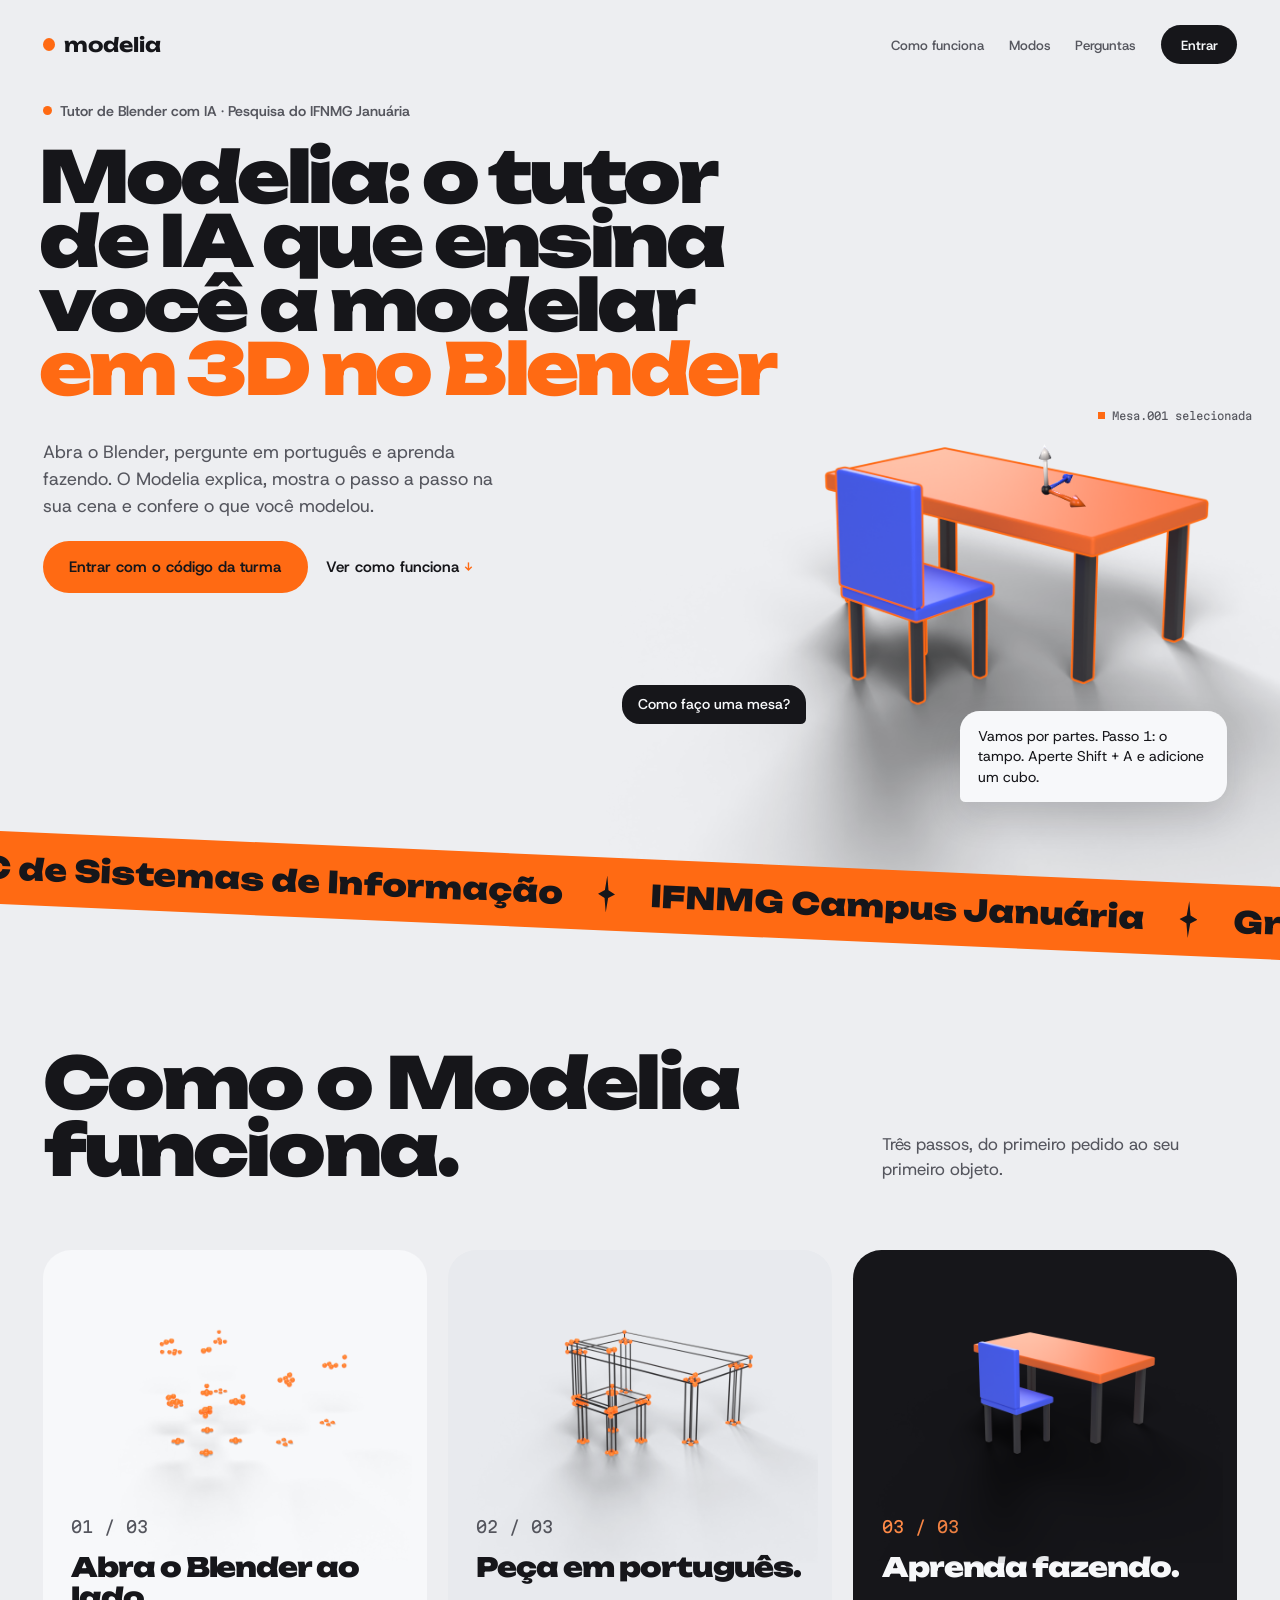
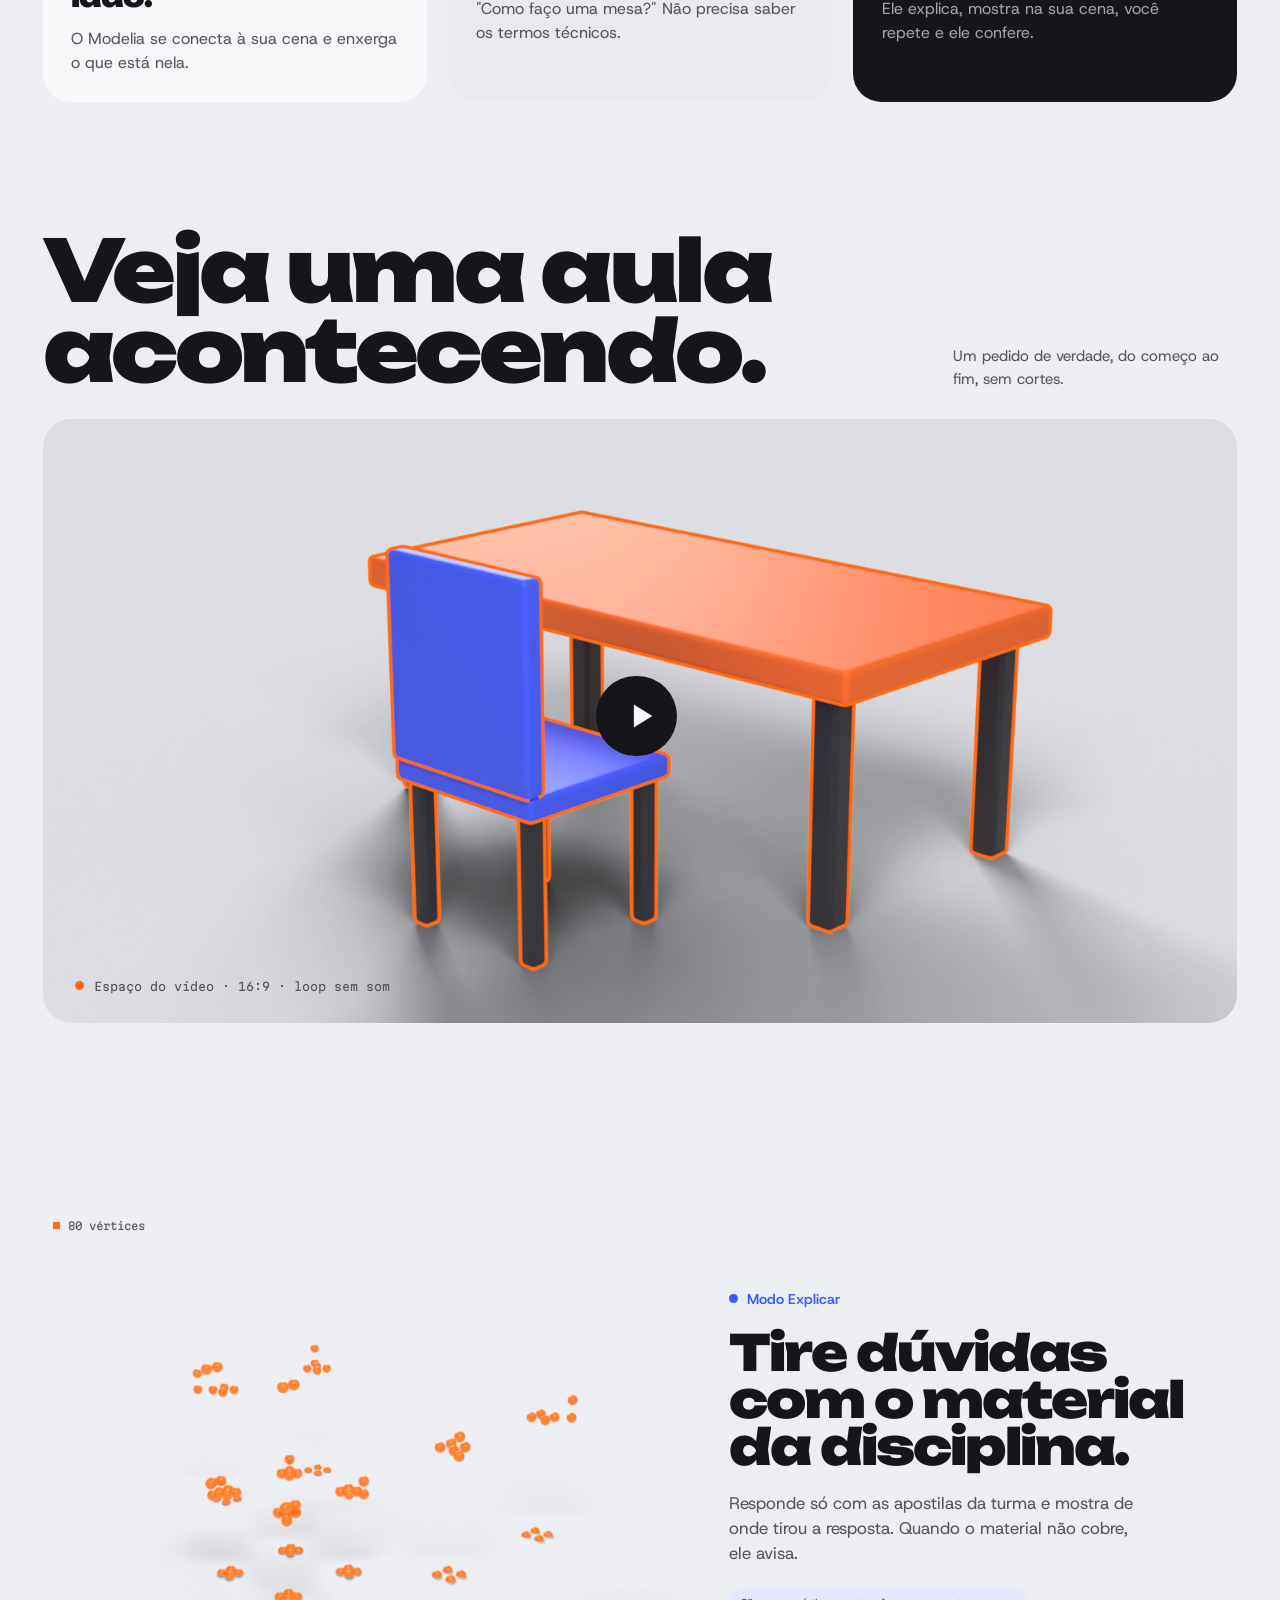
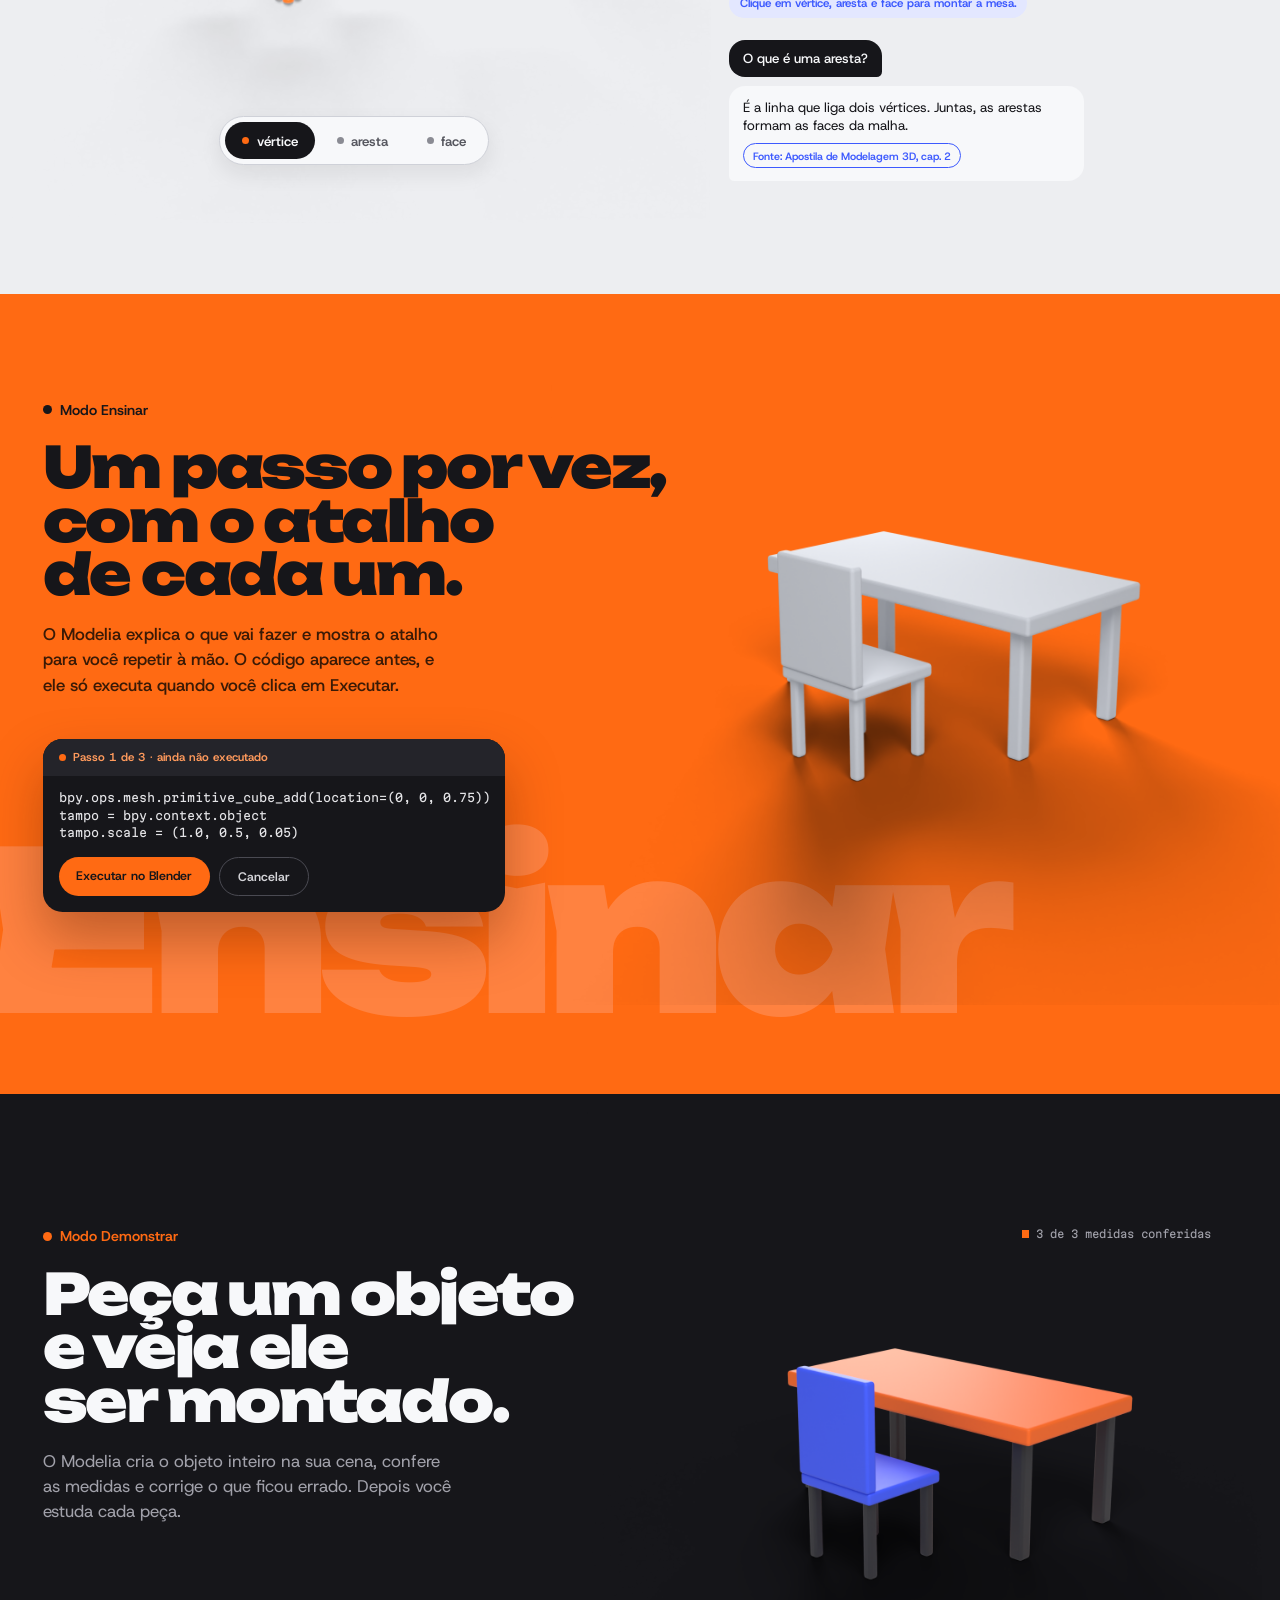
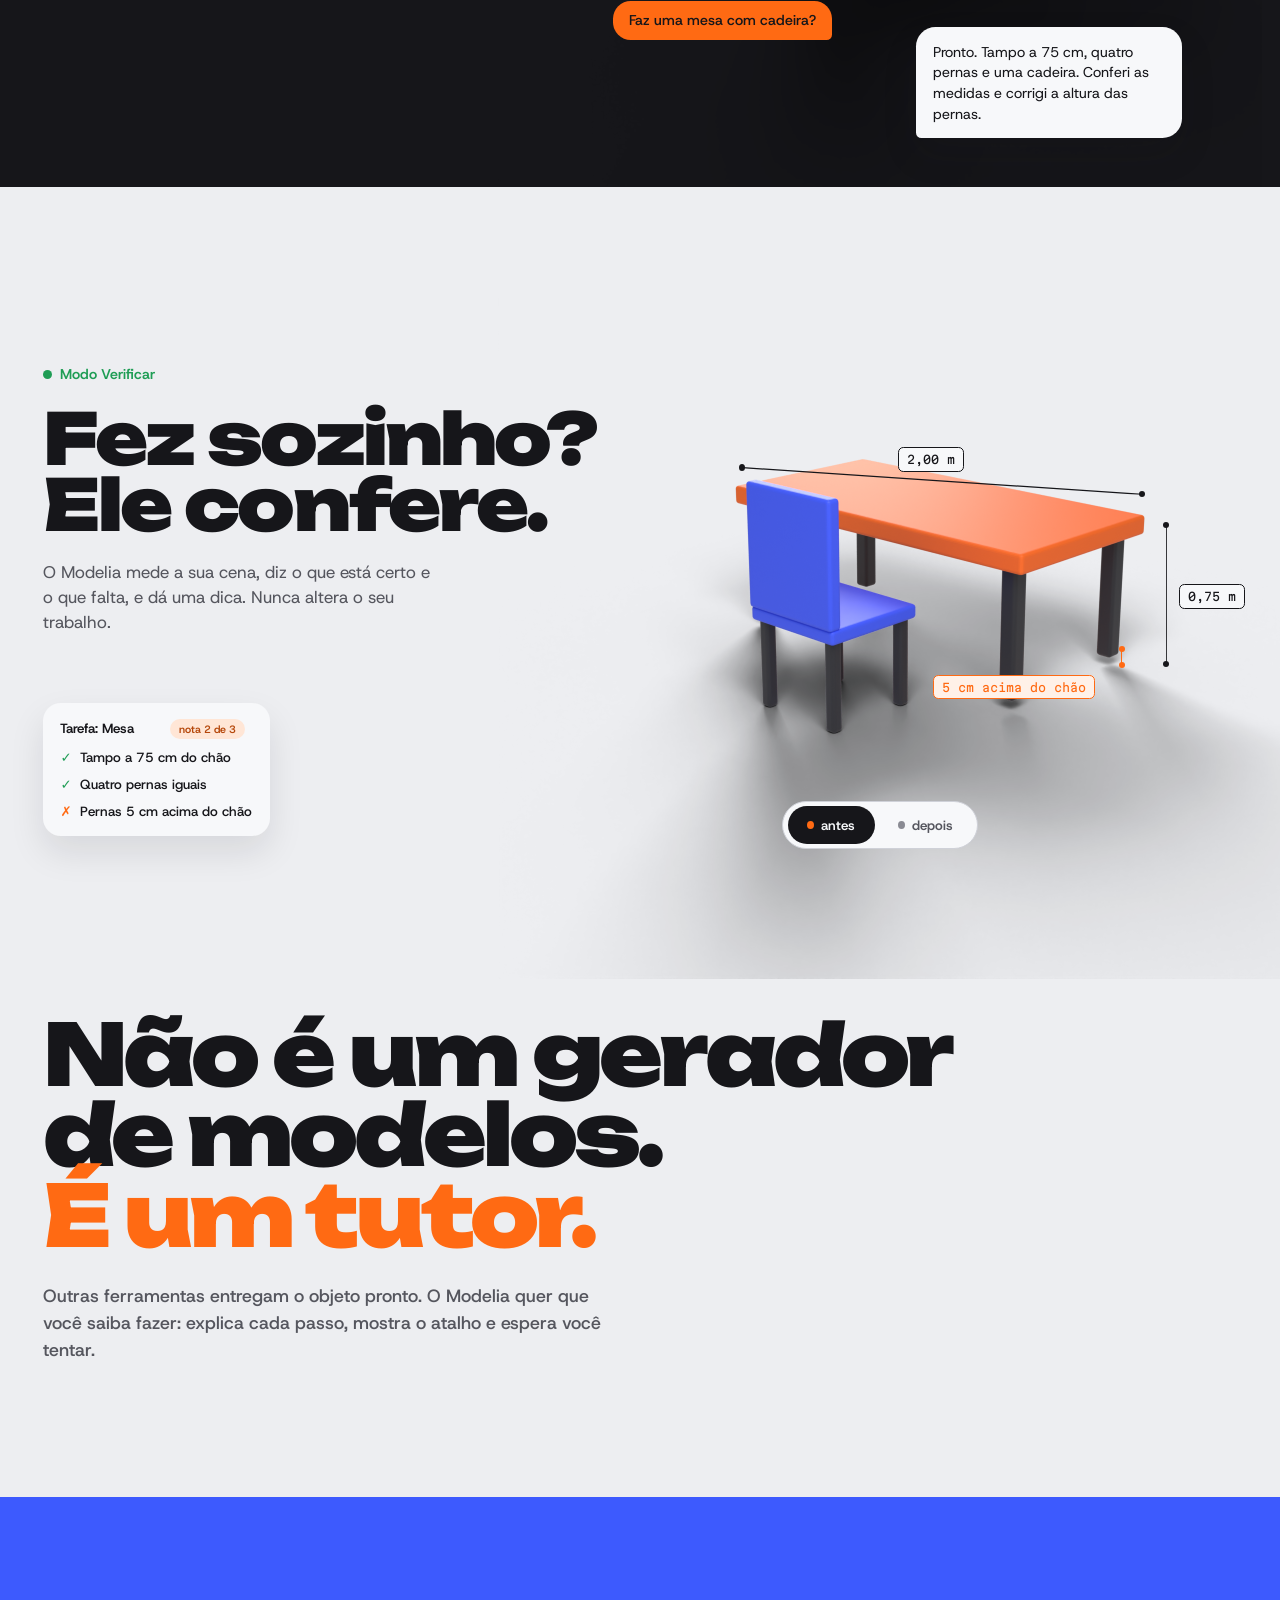
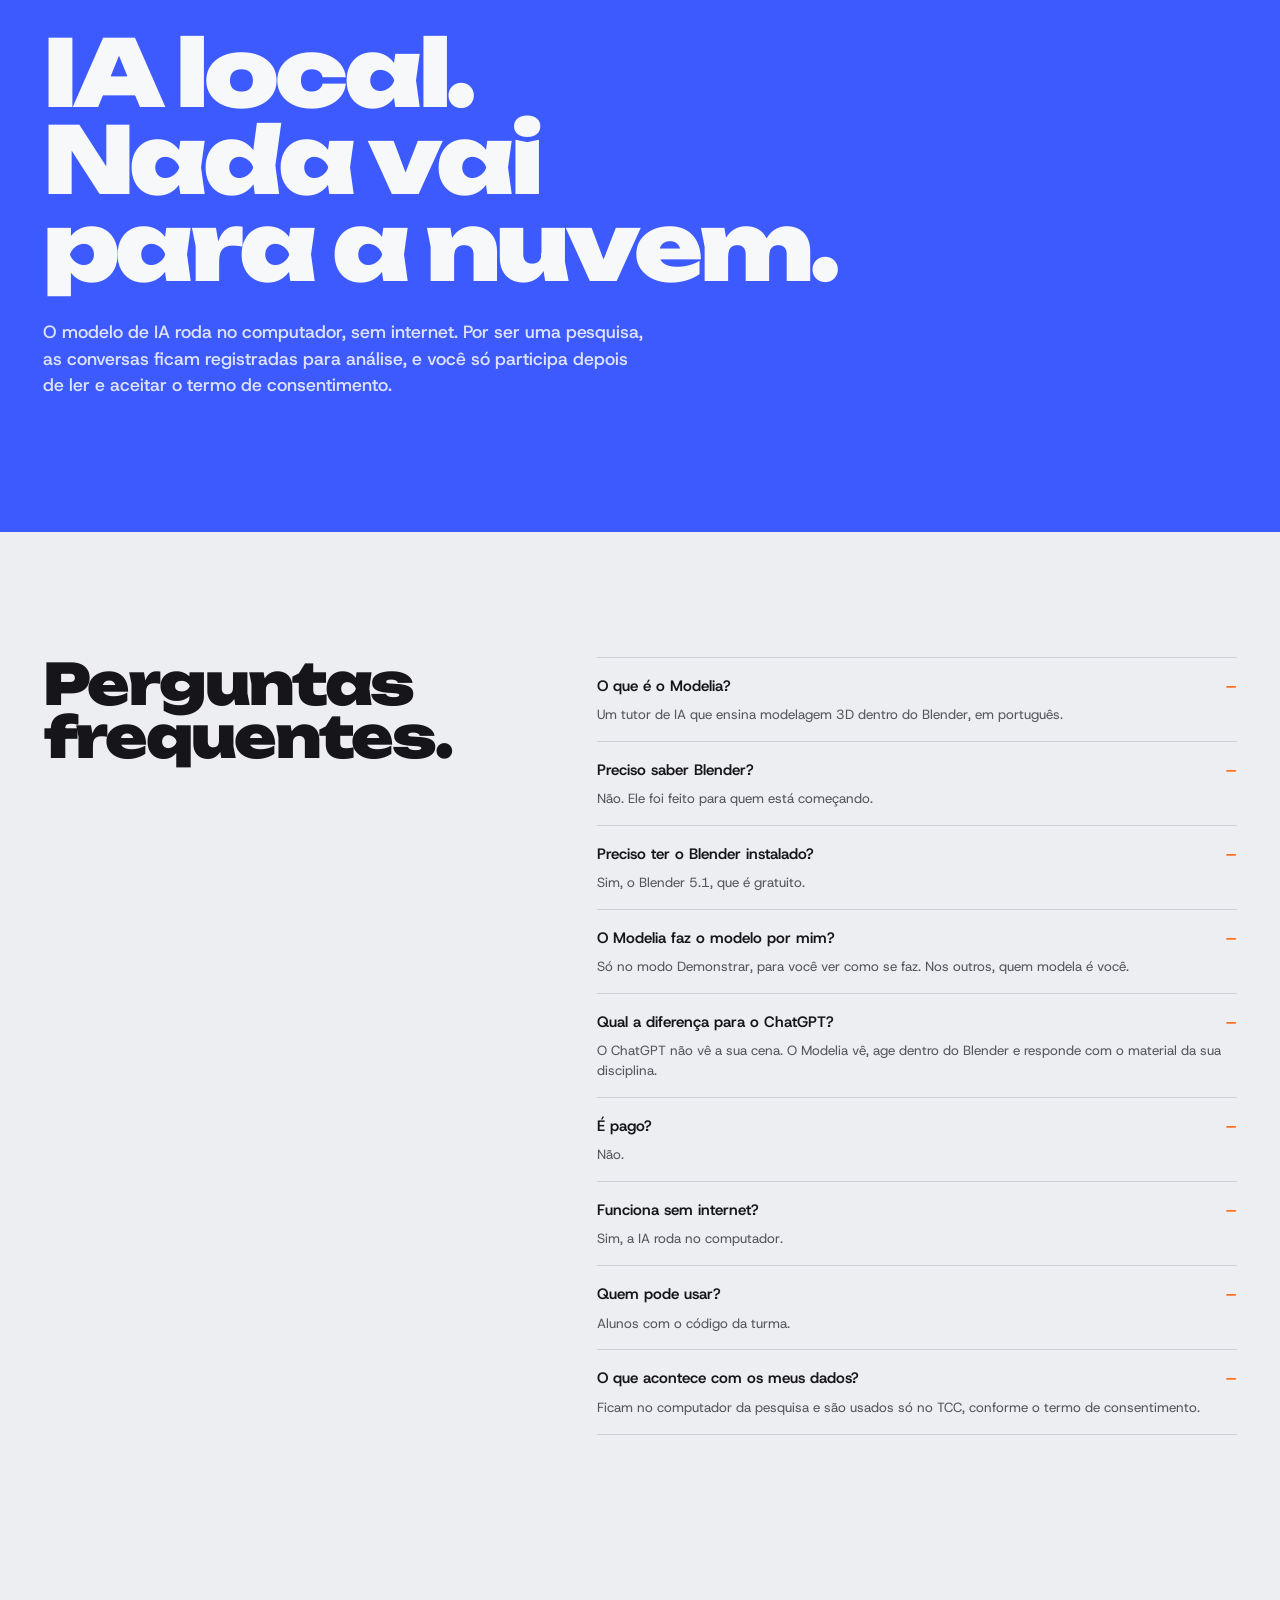
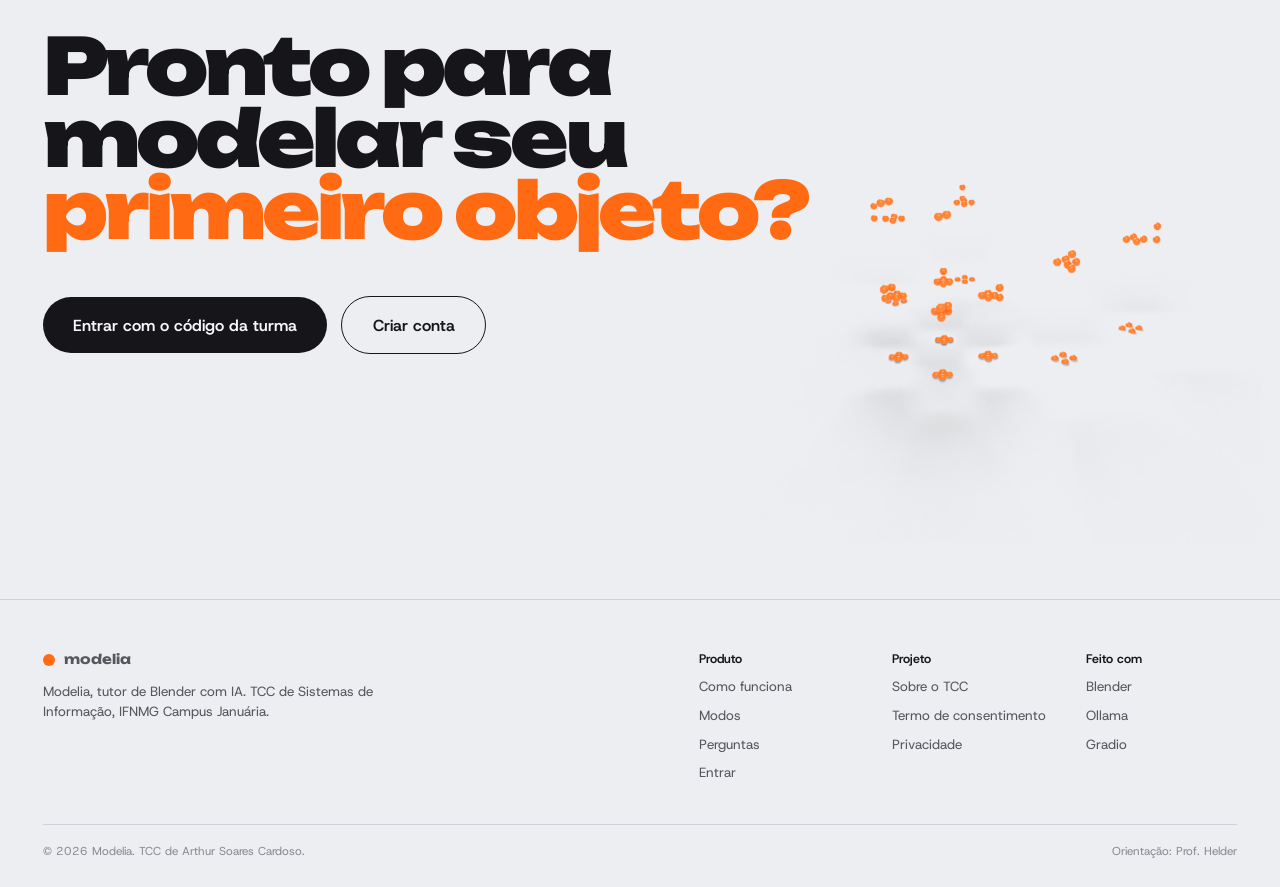
==== modelia/site/index.html @ 44a75bc5 "feat: home do Modelia a partir do Figma (versão 2) HTML e CSS puros em modelia/site: hero, como func" ====
<!doctype html>
<html lang="pt-BR">
<head>
  <meta charset="utf-8">
  <meta name="viewport" content="width=device-width, initial-scale=1">
  <title>Modelia · tutor de Blender com IA</title>
  <meta name="description" content="O Modelia é um tutor de IA que ensina modelagem 3D no Blender, em português. TCC de Sistemas de Informação do IFNMG Campus Januária.">
  <link rel="icon" href="img/marca.svg">
  <link rel="stylesheet" href="base.css">
  <link rel="stylesheet" href="home.css">
  <script>
    // --z: a prancheta de 1440 px do Figma se ajusta à largura da janela (no celular, home.css cuida).
    document.documentElement.classList.add("js");
    const ajustarZoom = () => {
      const largura = document.documentElement.clientWidth;
      document.documentElement.style.setProperty("--z", largura < 760 ? 1 : Math.min(largura / 1440, 1.25));
    };
    ajustarZoom();
    addEventListener("resize", ajustarZoom);
  </script>
</head>
<body>
<div class="pagina">

  <header class="nav">
    <a class="marca" href="/"><img src="img/marca.svg" alt="">modelia</a>
    <nav class="nav-links" aria-label="Principal">
      <a href="#como-funciona">Como funciona</a>
      <a href="#modos">Modos</a>
      <a href="#perguntas">Perguntas</a>
      <a class="botao botao-tinta" href="/app/">Entrar</a>
    </nav>
  </header>

  <main>
    <section class="palco hero" data-cena>
      <p class="abs hero-rotulo"><img src="img/ponto-laranja-10.svg" alt="">Tutor de Blender com IA · Pesquisa do IFNMG Januária</p>
      <h1 class="abs titulo" data-entra style="--dy:70px; --do:.6s; --dt:1s">
        <span>Modelia: o tutor</span><span>de IA que ensina</span><span>você a modelar</span><span class="laranja">em 3D no Blender</span>
      </h1>
      <div class="abs hero-objeto" data-entra style="--d:.35s; --dy:0px; --de:.94; --do:.65s; --dt:1.05s">
        <img class="preenche flutua" src="img/objeto-selecao.png" alt="Mesa laranja com cadeira azul modelada no Blender, selecionada">
      </div>
      <div class="abs hero-gizmo" data-entra style="--d:1.2s; --dy:0px; --do:.4s">
        <img class="preenche flutua" src="img/gizmo.png" alt="">
      </div>
      <p class="abs rotulo-viewport mono" data-entra style="--d:1.3s; --dy:0px; --do:.4s">Mesa.001 selecionada</p>
      <p class="abs pergunta" data-entra style="--d:1.8s; --dy:14px; --do:.3s; --dt:.5s">Como faço uma mesa?</p>
      <p class="abs balao" data-entra style="--d:2.6s; --dy:14px; --do:.3s; --dt:.5s">Vamos por partes. Passo 1: o tampo. Aperte Shift + A e adicione um cubo.</p>
      <div class="abs hero-base" data-entra style="--d:.55s; --dy:24px; --do:.54s; --dt:.9s">
        <p>Abra o Blender, pergunte em português e aprenda fazendo. O Modelia explica, mostra o passo a passo na sua cena e confere o que você modelou.</p>
        <div class="ctas">
          <a class="botao botao-laranja" href="/app/">Entrar com o código da turma</a>
          <a class="link-seta" href="#como-funciona">Ver como funciona <span>↓</span></a>
        </div>
      </div>
    </section>

    <div class="palco faixa" aria-hidden="true">
      <div class="abs faixa-fita">
        <div class="trilho">
          <span>TCC de Sistemas de Informação</span><img src="img/estrela.svg" alt="">
          <span>IFNMG Campus Januária</span><img src="img/estrela.svg" alt="">
          <span>Gratuito para os participantes</span><img src="img/estrela.svg" alt="">
          <span>A IA roda no próprio computador</span><img src="img/estrela.svg" alt="">
          <span>TCC de Sistemas de Informação</span><img src="img/estrela.svg" alt="">
          <span>IFNMG Campus Januária</span><img src="img/estrela.svg" alt="">
          <span>Gratuito para os participantes</span><img src="img/estrela.svg" alt="">
          <span>A IA roda no próprio computador</span><img src="img/estrela.svg" alt="">
        </div>
      </div>
    </div>

    <section class="secao" id="como-funciona">
      <div class="cabeca">
        <h2 class="titulo"><span>Como o Modelia</span><span>funciona.</span></h2>
        <p class="lead">Três passos, do primeiro pedido ao seu primeiro objeto.</p>
      </div>
      <ol class="passos">
        <li class="passo"><div class="passo-cartao">
          <div class="passo-imagem"><img src="img/etapa-pontos.png" alt=""></div>
          <p class="passo-numero">01 / 03</p>
          <h3>Abra o Blender ao lado.</h3>
          <p>O Modelia se conecta à sua cena e enxerga o que está nela.</p>
        </div></li>
        <li class="passo passo-2"><div class="passo-cartao">
          <div class="passo-imagem"><img src="img/etapa-arame.png" alt=""></div>
          <p class="passo-numero">02 / 03</p>
          <h3>Peça em português.</h3>
          <p>"Como faço uma mesa?" Não precisa saber os termos técnicos.</p>
        </div></li>
        <li class="passo passo-3"><div class="passo-cartao">
          <div class="passo-imagem"><img src="img/etapa-final.png" alt=""></div>
          <p class="passo-numero">03 / 03</p>
          <h3>Aprenda fazendo.</h3>
          <p>Ele explica, mostra na sua cena, você repete e ele confere.</p>
        </div></li>
      </ol>
    </section>

    <section class="secao video">
      <div class="cabeca">
        <h2 class="titulo"><span>Veja uma aula</span><span>acontecendo.</span></h2>
        <p class="lead">Um pedido de verdade, do começo ao fim, sem cortes.</p>
      </div>
      <!-- ponytail: pôster parado até o vídeo da home (HyperFrames) ficar pronto -->
      <div class="palco video-palco">
        <img class="abs video-poster preenche" src="img/objeto-selecao.png" alt="">
        <img class="abs video-play" src="img/play.svg" alt="">
        <p class="abs video-legenda mono"><img class="pisca" src="img/gravando.svg" alt="">Espaço do vídeo · 16:9 · loop sem som</p>
      </div>
    </section>

    <section class="palco explicar" id="modos" data-cena data-estado="vertice">
      <div class="abs malha" data-alterna>
        <div class="abs imagens">
          <img class="troca-imagem" data-so="vertice" src="img/etapa-pontos.png" alt="Os vértices de uma mesa, só os pontos">
          <img class="troca-imagem" data-so="aresta" src="img/etapa-arame.png" alt="A mesma mesa em arame, com as arestas">
          <img class="troca-imagem" data-so="face" src="img/etapa-final.png" alt="A mesa pronta, com as faces">
        </div>
        <div class="abs seletor" role="group" aria-label="Parte da malha">
          <button value="vertice" aria-pressed="true"><img class="ativo" src="img/ponto-laranja-8.svg" alt=""><img class="inativo" src="img/ponto-cinza-8.svg" alt="">vértice</button>
          <button value="aresta" aria-pressed="false"><img class="ativo" src="img/ponto-laranja-8.svg" alt=""><img class="inativo" src="img/ponto-cinza-8.svg" alt="">aresta</button>
          <button value="face" aria-pressed="false"><img class="ativo" src="img/ponto-laranja-8.svg" alt=""><img class="inativo" src="img/ponto-cinza-8.svg" alt="">face</button>
        </div>
        <p class="abs contagem rotulo-viewport mono" aria-live="polite">
          <span data-so="vertice">80 vértices</span><span data-so="aresta">120 arestas</span><span data-so="face">60 faces · pronta</span>
        </p>
      </div>
      <div class="abs texto-modo" data-entra style="--d:.1s">
        <p class="etiqueta-modo"><img src="img/ponto-azul-10.svg" alt="">Modo Explicar</p>
        <h2 class="titulo"><span>Tire dúvidas</span><span>com o material</span><span>da disciplina.</span></h2>
        <p class="lead">Responde só com as apostilas da turma e mostra de onde tirou a resposta. Quando o material não cobre, ele avisa.</p>
        <p class="dica">Clique em vértice, aresta e face para montar a mesa.</p>
        <div class="conversa">
          <p class="pergunta">O que é uma aresta?</p>
          <div class="resposta" data-entra style="--d:1.6s; --dy:12px; --do:.3s; --dt:.5s">
            <p>É a linha que liga dois vértices. Juntas, as arestas formam as faces da malha.</p>
            <p class="fonte">Fonte: Apostila de Modelagem 3D, cap. 2</p>
          </div>
        </div>
      </div>
    </section>

    <section class="palco ensinar" data-cena>
      <p class="abs palavra-fundo" aria-hidden="true">Ensinar</p>
      <div class="abs texto-modo" data-entra style="--d:.1s">
        <p class="etiqueta-modo"><img src="img/ponto-tinta-10.svg" alt="">Modo Ensinar</p>
        <h2 class="titulo"><span>Um passo por vez,</span><span>com o atalho</span><span>de cada um.</span></h2>
        <p class="lead">O Modelia explica o que vai fazer e mostra o atalho para você repetir à mão. O código aparece antes, e ele só executa quando você clica em Executar.</p>
      </div>
      <div class="abs argila"><img class="preenche flutua" style="--alto:-12px; animation-duration:4s" src="img/forma-argila.png" alt=""></div>
      <div class="abs codigo" data-entra style="--d:.7s; --do:.48s; --dt:.8s" aria-hidden="true">
        <p class="codigo-topo"><img class="pisca" style="animation-duration:1s" src="img/pulso.svg" alt="">Passo 1 de 3 · ainda não executado</p>
        <pre><span data-entra style="--d:1.2s; --dy:0px; --do:.2s">bpy.ops.mesh.primitive_cube_add(location=(0, 0, 0.75))</span><span data-entra style="--d:1.5s; --dy:0px; --do:.2s">tampo = bpy.context.object</span><span data-entra style="--d:1.8s; --dy:0px; --do:.2s">tampo.scale = (1.0, 0.5, 0.05)</span></pre>
        <p class="codigo-botoes"><span>Executar no Blender</span><span>Cancelar</span></p>
      </div>
    </section>

    <section class="palco demonstrar" data-cena>
      <div class="abs objeto-pronto"><img class="preenche" src="img/etapa-final.png" alt="Mesa laranja com cadeira azul, criadas pelo Modelia"></div>
      <div class="abs texto-modo" data-entra style="--d:.1s">
        <p class="etiqueta-modo"><img src="img/ponto-laranja-10.svg" alt="">Modo Demonstrar</p>
        <h2 class="titulo"><span>Peça um objeto</span><span>e veja ele</span><span>ser montado.</span></h2>
        <p class="lead">O Modelia cria o objeto inteiro na sua cena, confere as medidas e corrige o que ficou errado. Depois você estuda cada peça.</p>
      </div>
      <p class="abs pergunta" data-entra style="--d:1.8s; --dy:14px; --do:.3s; --dt:.5s">Faz uma mesa com cadeira?</p>
      <p class="abs balao" data-entra style="--d:2.6s; --dy:14px; --do:.3s; --dt:.5s">Pronto. Tampo a 75 cm, quatro pernas e uma cadeira. Conferi as medidas e corrigi a altura das pernas.</p>
      <p class="abs rotulo-viewport mono" data-entra style="--d:1.3s; --dy:0px; --do:.4s">3 de 3 medidas conferidas</p>
    </section>

    <section class="palco verificar" data-cena data-estado="antes" data-alterna>
      <div class="abs imagens">
        <img class="troca-imagem" data-so="antes" src="img/etapa-antes.png" alt="Mesa com as pernas 5 cm acima do chão">
        <img class="troca-imagem" data-so="depois" src="img/etapa-final.png" alt="Mesa com as pernas tocando o chão">
      </div>
      <div class="cota" aria-hidden="true">
        <img class="abs" data-so="antes" style="left:1261.3px; top:518.3px" src="img/cota-vao.svg" alt="">
        <img class="abs" data-so="antes" style="left:1258.5px; top:515.5px" src="img/ponto-laranja-7.svg" alt="">
        <img class="abs" data-so="antes" style="left:1258.5px; top:533.5px" src="img/ponto-laranja-7.svg" alt="">
        <img class="abs" data-risca style="left:834.3px; top:314.3px; --d:.8s" src="img/cota-largura.svg" alt="">
        <img class="abs" data-entra style="left:831.5px; top:311.5px; --d:.8s; --dy:0px; --do:.15s" src="img/ponto-tinta-7.svg" alt="">
        <img class="abs" data-entra style="left:1281.5px; top:341.5px; --d:1.6s; --dy:0px; --do:.15s" src="img/ponto-tinta-7.svg" alt="">
        <p class="abs cota-texto" data-entra style="left:1010px; top:292px; --d:1.5s; --dy:6px; --do:.4s; --dt:.4s">2,00 m</p>
        <img class="abs" data-risca="v" style="left:1311.3px; top:379.3px; --d:1.9s" src="img/cota-altura.svg" alt="">
        <img class="abs" data-entra style="left:1308.5px; top:376.5px; --d:1.9s; --dy:0px; --do:.15s" src="img/ponto-tinta-7.svg" alt="">
        <img class="abs" data-entra style="left:1308.5px; top:532.5px; --d:2.7s; --dy:0px; --do:.15s" src="img/ponto-tinta-7.svg" alt="">
        <p class="abs cota-texto" data-entra style="left:1326px; top:446px; --d:2.6s; --dy:6px; --do:.4s; --dt:.4s">0,75 m</p>
      </div>
      <p class="abs cota-texto cota-erro" data-so="antes">5 cm acima do chão</p>
      <p class="abs cota-texto cota-certo" data-so="depois">✓ no chão</p>
      <div class="abs texto-modo" data-entra style="--d:.1s">
        <p class="etiqueta-modo"><img src="img/ponto-verde-10.svg" alt="">Modo Verificar</p>
        <h2 class="titulo"><span>Fez sozinho?</span><span>Ele confere.</span></h2>
        <p class="lead">O Modelia mede a sua cena, diz o que está certo e o que falta, e dá uma dica. Nunca altera o seu trabalho.</p>
      </div>
      <div class="abs resultado" aria-live="polite">
        <p class="resultado-topo">Tarefa: Mesa <span class="nota" data-so="antes">nota 2 de 3</span><span class="nota nota-ok" data-so="depois">nota 3 de 3</span></p>
        <ul>
          <li>Tampo a 75 cm do chão</li>
          <li>Quatro pernas iguais</li>
          <li class="falta" data-so="antes">Pernas 5 cm acima do chão</li>
          <li data-so="depois">Pernas tocando o chão</li>
        </ul>
      </div>
      <div class="abs seletor" role="group" aria-label="Cena do aluno">
        <button value="antes" aria-pressed="true"><img class="ativo" src="img/ponto-laranja-8.svg" alt=""><img class="inativo" src="img/ponto-cinza-8.svg" alt="">antes</button>
        <button value="depois" aria-pressed="false"><img class="ativo" src="img/ponto-verde-8.svg" alt=""><img class="inativo" src="img/ponto-cinza-8.svg" alt="">depois</button>
      </div>
    </section>

    <section class="secao grande diferencial" data-cena>
      <h2 class="titulo" data-entra style="--d:.1s; --dy:50px; --do:.6s; --dt:1s"><span>Não é um gerador</span><span>de modelos.</span><span class="laranja">É um tutor.</span></h2>
      <p data-entra style="--d:.7s; --dy:0px; --do:.5s">Outras ferramentas entregam o objeto pronto. O Modelia quer que você saiba fazer: explica cada passo, mostra o atalho e espera você tentar.</p>
    </section>

    <section class="secao grande privacidade" id="privacidade" data-cena>
      <h2 class="titulo" data-entra style="--d:.1s; --dy:50px; --do:.6s; --dt:1s"><span>IA local.</span><span>Nada vai</span><span>para a nuvem.</span></h2>
      <p data-entra style="--d:.7s; --dy:0px; --do:.5s">O modelo de IA roda no computador, sem internet. Por ser uma pesquisa, as conversas ficam registradas para análise, e você só participa depois de ler e aceitar o termo de consentimento.</p>
    </section>

    <section class="perguntas" id="perguntas" data-cena>
      <h2 class="titulo"><span>Perguntas</span><span>frequentes.</span></h2>
      <div class="lista-perguntas" data-entra style="--d:.6s; --dy:0px; --do:.5s">
        <details open><summary>O que é o Modelia?</summary><p>Um tutor de IA que ensina modelagem 3D dentro do Blender, em português.</p></details>
        <details open><summary>Preciso saber Blender?</summary><p>Não. Ele foi feito para quem está começando.</p></details>
        <details open><summary>Preciso ter o Blender instalado?</summary><p>Sim, o Blender 5.1, que é gratuito.</p></details>
        <details open><summary>O Modelia faz o modelo por mim?</summary><p>Só no modo Demonstrar, para você ver como se faz. Nos outros, quem modela é você.</p></details>
        <details open><summary>Qual a diferença para o ChatGPT?</summary><p>O ChatGPT não vê a sua cena. O Modelia vê, age dentro do Blender e responde com o material da sua disciplina.</p></details>
        <details open><summary>É pago?</summary><p>Não.</p></details>
        <details open><summary>Funciona sem internet?</summary><p>Sim, a IA roda no computador.</p></details>
        <details open><summary>Quem pode usar?</summary><p>Alunos com o código da turma.</p></details>
        <details open><summary>O que acontece com os meus dados?</summary><p>Ficam no computador da pesquisa e são usados só no TCC, conforme o termo de consentimento.</p></details>
      </div>
    </section>

    <section class="palco chamada" data-cena>
      <div class="abs pontos" data-entra style="--d:.4s; --dy:0px; --do:1.2s"><img class="preenche" src="img/etapa-pontos.png" alt=""></div>
      <h2 class="abs titulo" data-entra style="--d:.1s; --dy:50px; --do:.6s; --dt:1s"><span>Pronto para</span><span>modelar seu</span><span class="laranja">primeiro objeto?</span></h2>
      <div class="abs ctas" data-entra style="--d:.9s; --dy:16px; --do:.36s; --dt:.6s">
        <a class="botao botao-tinta" href="/app/">Entrar com o código da turma</a>
        <a class="botao botao-contorno" href="/app/">Criar conta</a>
      </div>
    </section>
  </main>

  <footer class="rodape">
    <div class="rodape-colunas">
      <div class="rodape-marca">
        <p class="marca"><img src="img/marca.svg" alt="">modelia</p>
        <p>Modelia, tutor de Blender com IA. TCC de Sistemas de Informação, IFNMG Campus Januária.</p>
      </div>
      <div class="espaco"></div>
      <ul><li>Produto</li><li><a href="#como-funciona">Como funciona</a></li><li><a href="#modos">Modos</a></li><li><a href="#perguntas">Perguntas</a></li><li><a href="/app/">Entrar</a></li></ul>
      <ul><li>Projeto</li><li>Sobre o TCC</li><li>Termo de consentimento</li><li><a href="#privacidade">Privacidade</a></li></ul>
      <ul><li>Feito com</li><li><a href="https://www.blender.org">Blender</a></li><li><a href="https://ollama.com">Ollama</a></li><li><a href="https://www.gradio.app">Gradio</a></li></ul>
    </div>
    <div class="rodape-barra"><p>© 2026 Modelia. TCC de Arthur Soares Cardoso.</p><p>Orientação: Prof. Helder</p></div>
  </footer>
</div>

<script>
  // Entradas: cada seção anima uma vez, quando aparece na tela.
  const observador = new IntersectionObserver((entradas) => entradas.forEach((e) => {
    if (e.isIntersecting) { e.target.classList.add("visto"); observador.unobserve(e.target); }
  }), { threshold: 0.2 });
  document.querySelectorAll("[data-cena]").forEach((cena) => observador.observe(cena));

  // Blocos interativos (vértice/aresta/face e antes/depois): o botão escolhe o estado da seção.
  document.querySelectorAll("[data-alterna]").forEach((bloco) => {
    const alvo = bloco.closest("[data-estado]");
    bloco.querySelectorAll(".seletor button").forEach((botao) => botao.addEventListener("click", () => {
      alvo.dataset.estado = botao.value;
      bloco.querySelectorAll(".seletor button").forEach((b) => b.setAttribute("aria-pressed", b === botao));
    }));
  });
</script>
</body>
</html>
---- modelia/site/base.css ----
/* Cores e fontes do Modelia (página "Cores" e "Design System" do Figma, versão 2).
   Usado pela home e pelo app em Gradio. As fontes ficam no projeto: o app roda sem internet. */

@font-face {
  font-family: "Unbounded";
  src: url("fontes/unbounded.woff2") format("woff2");
  font-weight: 200 900;
  font-display: swap;
}
@font-face {
  font-family: "Host Grotesk";
  src: url("fontes/host-grotesk.woff2") format("woff2");
  font-weight: 300 800;
  font-display: swap;
}
@font-face {
  font-family: "Martian Mono";
  src: url("fontes/martian-mono.woff2") format("woff2");
  font-weight: 100 800;
  font-display: swap;
}

:root {
  --fundo: #edeef1;
  --cartao: #f7f8fa;
  --lateral: #e8eaee;
  --borda: #cfd1d8;
  --tinta: #16161a;
  --texto-2: #55565e;
  --texto-3: #8a8b93;
  --laranja: #ff6a13;
  --azul: #3d5afe;
  --verde: #1f9d55;
  --display: "Unbounded", system-ui, sans-serif;
  --corpo: "Host Grotesk", system-ui, sans-serif;
  --mono: "Martian Mono", ui-monospace, monospace;
}
---- modelia/site/home.css ----
/* Home do Modelia: "1 · Página inicial" do Figma (versão 2, nó 67:2).
   No computador a página é a prancheta de 1440 px do Figma, ampliada ou reduzida com zoom
   (--z, calculado no index.html). No celular (< 760 px) os blocos viram uma coluna. */

* { box-sizing: border-box; margin: 0; }
html { scroll-behavior: smooth; }
body { background: var(--fundo); color: var(--tinta); font-family: var(--corpo); -webkit-font-smoothing: antialiased; }
img { display: block; }
a { color: inherit; text-decoration: none; }
button { font: inherit; border: 0; background: none; color: inherit; cursor: pointer; }
:focus-visible { outline: 2px solid var(--azul); outline-offset: 3px; border-radius: 6px; }

.pagina { width: 1440px; margin: 0 auto; zoom: var(--z, 1); overflow-x: clip; }
.abs { position: absolute; }
.palco { position: relative; }
.preenche { width: 100%; height: 100%; object-fit: contain; pointer-events: none; }

/* --- texto --- */
.titulo { font-family: var(--display); font-weight: 900; line-height: .94; white-space: nowrap; }
.titulo span { display: block; }
.laranja { color: var(--laranja); }
.lead { font-size: 19px; line-height: 1.5; color: var(--texto-2); }
.mono { font-family: var(--mono); font-size: 12px; color: var(--texto-2); }
.etiqueta-modo { display: flex; gap: 10px; align-items: center; font-weight: 600; font-size: 16px; }
.rotulo-viewport { display: flex; gap: 8px; align-items: center; }
.rotulo-viewport::before { content: ""; width: 8px; height: 8px; background: var(--laranja); }
.texto-modo { display: flex; flex-direction: column; gap: 24px; align-items: flex-start; }

/* --- botões e balões --- */
.botao { display: inline-flex; border-radius: 999px; font-weight: 600; white-space: nowrap; transition: transform .2s, background-color .2s; }
.botao:hover { transform: translateY(-2px); }
.botao-tinta { background: var(--tinta); color: var(--cartao); }
.botao-laranja { background: var(--laranja); color: var(--tinta); }
.botao-contorno { border: 1.5px solid var(--tinta); }
.pergunta, .balao { padding: 12px 18px; font-size: 16px; white-space: nowrap; font-weight: 500; border-radius: 20px 20px 6px 20px; }
.balao { width: 300px; padding: 16px 20px; white-space: normal; font-weight: 400; line-height: 1.45; background: var(--cartao);
  border-radius: 22px 22px 22px 6px; box-shadow: 0 18px 40px rgba(23, 23, 31, .12); }

/* --- navegação --- */
.nav { display: flex; justify-content: space-between; align-items: center; padding: 28px 48px; }
.marca { display: flex; gap: 10px; align-items: center; font-family: var(--display); font-weight: 700; font-size: 22px; }
.nav-links { display: flex; gap: 28px; align-items: center; font-weight: 500; font-size: 15px; color: var(--texto-2); }
.nav-links a:not(.botao):hover { color: var(--tinta); }
.nav .botao { padding: 12px 22px; font-size: 15px; color: var(--cartao); }

/* --- hero --- */
.hero { height: 810px; }
.hero-rotulo { left: 48px; top: 14px; display: flex; gap: 10px; align-items: center; font-weight: 600; font-size: 16px; color: var(--texto-2); }
.hero h1 { left: 44px; top: 62px; font-size: 80px; line-height: .9; letter-spacing: -4px; }
.hero-objeto { left: 680px; top: 110px; width: 840px; height: 840px; }
.hero-gizmo { left: 1140px; top: 380px; width: 110px; height: 110px; }
.hero .rotulo-viewport { left: 1235px; top: 360px; }
.hero .pergunta { left: 700px; top: 670px; background: var(--tinta); color: var(--cartao); }
.hero .balao { left: 1080px; top: 700px; }
.hero-base { left: 48px; top: 394px; display: flex; flex-direction: column; gap: 24px; }
.hero-base p { width: 540px; font-size: 20px; line-height: 1.5; color: var(--texto-2); }
.ctas { display: flex; gap: 20px; align-items: center; }
.hero-base .botao { padding: 18px 30px; font-size: 17px; }
.link-seta { font-weight: 600; font-size: 17px; }
.link-seta span { color: var(--laranja); }

/* --- faixa --- */
.faixa { height: 150px; }
.faixa-fita { left: -80px; top: 56px; width: 1600px; rotate: 2.5deg; background: var(--laranja); padding: 20px 0; overflow: hidden; }
.trilho { display: flex; width: max-content; }
.trilho > * { display: flex; align-items: center; margin-right: 40px; flex: none; font-family: var(--display); font-weight: 900; font-size: 34px; white-space: nowrap; }

/* --- como funciona --- */
.secao { padding: 120px 48px; display: flex; flex-direction: column; gap: 56px; }
.cabeca { display: flex; justify-content: space-between; align-items: flex-end; }
.cabeca .titulo { font-size: 80px; letter-spacing: -3.2px; }
.cabeca .lead { width: 400px; }
.passos { display: flex; gap: 24px; padding: 0; list-style: none; }
.passo { flex: 1; height: 528px; position: relative; }
.passo-cartao { position: absolute; inset: 20px 0 auto; height: 508px; border-radius: 32px; padding: 32px 32px 40px; overflow: clip;
  display: flex; flex-direction: column; gap: 16px; background: var(--cartao); transition: top .25s ease, box-shadow .25s ease; }
.passo:hover .passo-cartao { top: 0; box-shadow: 0 24px 48px -12px rgba(22, 22, 26, .16); }
.passo-imagem { height: 250px; position: relative; flex: none; }
.passo-imagem img { position: absolute; left: -16px; top: -80px; width: 400px; height: 400px; object-fit: contain; }
.passo-numero { font-family: var(--mono); font-size: 13px; color: var(--laranja); }
.passo h3 { font-family: var(--display); font-weight: 900; font-size: 30px; line-height: 1.12; letter-spacing: -1.2px; }
.passo p { font-size: 18px; line-height: 1.5; color: var(--texto-2); }
.passo-2 .passo-cartao { background: var(--lateral); }
.passo-3 .passo-cartao { background: var(--tinta); }
.passo-3 .passo-numero { color: #ff8a47; }
.passo-3 h3 { color: var(--cartao); }
.passo-3 p { color: #a1a1aa; }

/* --- vídeo --- */
.video { padding: 24px 48px 120px; gap: 32px; }
.video .titulo { font-size: 96px; letter-spacing: -3.84px; }
.video .lead { width: 320px; font-size: 17px; }
.video-palco { height: 680px; border-radius: 32px; background: #dcdee4; overflow: hidden; }
.video-poster { left: -78px; top: -420px; width: 1500px; height: 1500px; }
.video-play { left: 622px; top: 290px; }
.video-legenda { left: 36px; top: 630px; display: flex; gap: 12px; align-items: center; font-size: 13px; }

/* --- seletores dos blocos interativos --- */
.seletor { display: flex; gap: 4px; padding: 5px; border-radius: 999px; background: var(--cartao); border: 1px solid var(--borda); }
.seletor button { display: flex; gap: 8px; align-items: center; padding: 11px 20px; border-radius: 999px; font-weight: 600; font-size: 15px;
  color: var(--texto-2); transition: background-color .25s, color .25s; }
.seletor button[aria-pressed="true"] { background: var(--tinta); color: var(--cartao); }
.seletor button:not([aria-pressed="true"]):hover { color: var(--tinta); }
.seletor button .ativo, .seletor button[aria-pressed="true"] .inativo { display: none; }
.seletor button[aria-pressed="true"] .ativo { display: block; }
.imagens img { position: absolute; inset: 0; width: 100%; height: 100%; object-fit: contain; transition: opacity .25s ease; }

/* --- explicar --- */
.explicar { height: 860px; }
.malha { left: 20px; top: 60px; width: 760px; height: 700px; }
.malha .imagens { left: -40px; top: -100px; width: 820px; height: 820px; }
.malha .seletor { left: 226.5px; top: 600px; box-shadow: 0 10px 24px rgba(23, 23, 31, .08); }
.malha .contagem { left: 40px; top: 40px; }
.explicar .texto-modo { left: 820px; top: 180px; }
.explicar .etiqueta-modo { color: var(--azul); }
.explicar .titulo { font-size: 56px; letter-spacing: -2.24px; }
.explicar .lead { width: 470px; }
.dica { background: #e3e7ff; color: var(--azul); font-weight: 600; font-size: 13px; padding: 8px 12px; border-radius: 999px; }
.conversa { display: flex; flex-direction: column; gap: 10px; align-items: flex-start; }
.conversa .pergunta { background: var(--tinta); color: var(--cartao); font-size: 15px; padding: 11px 16px; border-radius: 18px 18px 6px 18px; }
.resposta { width: 400px; display: flex; flex-direction: column; gap: 10px; align-items: flex-start; padding: 14px 16px; font-size: 15px;
  background: var(--cartao); border-radius: 18px 18px 18px 6px; }
.fonte { border: 1px solid var(--azul); color: var(--azul); font-weight: 600; font-size: 12px; padding: 5px 10px; border-radius: 999px; }

/* --- ensinar --- */
.ensinar { height: 900px; background: var(--laranja); overflow: hidden; }
.palavra-fundo { left: -20px; top: 560px; font-family: var(--display); font-weight: 900; font-size: 250px; letter-spacing: -15px; color: #ff8240; white-space: nowrap; }
.ensinar .texto-modo { left: 48px; top: 120px; }
.ensinar .titulo { font-size: 64px; letter-spacing: -2.56px; }
.ensinar .lead { width: 470px; font-weight: 500; color: #3a1a06; }
.argila { left: 620px; top: -20px; width: 820px; height: 820px; }
.codigo { left: 48px; top: 500px; width: 520px; border-radius: 22px; overflow: hidden; background: var(--tinta); box-shadow: 0 30px 60px rgba(77, 26, 0, .35); }
.codigo-topo { display: flex; gap: 8px; align-items: center; padding: 12px 18px; background: #24242a; color: #ff9a5c; font-weight: 600; font-size: 13px; }
.codigo pre { padding: 16px 18px; display: flex; flex-direction: column; gap: 4px; font-family: var(--mono); font-size: 13px; color: #e4e4e7; }
.codigo-botoes { display: flex; gap: 10px; padding: 4px 18px 18px; font-weight: 600; font-size: 14px; }
.codigo-botoes span { padding: 11px 20px; border-radius: 999px; }
.codigo-botoes span:first-child { background: var(--laranja); color: var(--tinta); }
.codigo-botoes span:last-child { border: 1.5px solid #4a4a52; color: #d4d4d8; }

/* --- demonstrar --- */
.demonstrar { height: 780px; background: var(--tinta); overflow: hidden; }
.objeto-pronto { left: 660px; top: 20px; width: 760px; height: 760px; }
.demonstrar .texto-modo { left: 48px; top: 150px; }
.demonstrar .etiqueta-modo { color: var(--laranja); }
.demonstrar .titulo { font-size: 64px; letter-spacing: -2.56px; color: var(--cartao); }
.demonstrar .lead { width: 470px; color: #a1a1aa; }
.demonstrar .pergunta { left: 690px; top: 570px; background: var(--laranja); color: var(--tinta); }
.demonstrar .balao { left: 1030px; top: 600px; }
.demonstrar .rotulo-viewport { left: 1150px; top: 150px; color: #a1a1aa; }

/* --- verificar --- */
.verificar { height: 780px; }
.verificar .imagens { left: 560px; top: -10px; width: 900px; height: 900px; }
.verificar .texto-modo { left: 48px; top: 200px; }
.verificar .etiqueta-modo { color: var(--verde); }
.verificar .titulo { font-size: 80px; letter-spacing: -3.2px; }
.verificar .lead { width: 440px; }
.verificar .seletor { left: 880px; top: 690px; }
.verificar .seletor button { padding: 11px 22px; }
.cota-texto { font-family: var(--mono); font-size: 13px; padding: 5px 9px; border-radius: 6px; border: 1px solid var(--tinta); background: var(--cartao); white-space: nowrap; }
.cota-erro { left: 1050px; top: 548px; color: var(--laranja); border-color: var(--laranja); background: #fff1e8; }
.cota-certo { left: 1180px; top: 548px; color: var(--verde); border-color: var(--verde); background: #e6f6ec; }
.resultado { left: 48px; top: 580px; display: flex; flex-direction: column; gap: 10px; padding: 18px 20px; border-radius: 20px;
  background: var(--cartao); box-shadow: 0 18px 40px rgba(23, 23, 31, .1); font-size: 15px; }
.resultado-topo { display: flex; gap: 40px; font-weight: 600; }
.nota { font-size: 12px; padding: 3px 10px 4px; border-radius: 999px; background: #ffe6d6; color: #b5470a; }
.nota-ok { background: #ddf3e5; color: #17733e; }
.resultado li { display: flex; gap: 10px; font-weight: 500; list-style: none; }
.resultado ul { padding: 0; display: contents; }
.resultado li::before { content: "✓"; font-weight: 600; color: var(--verde); }
.resultado li.falta::before { content: "✗"; color: var(--laranja); }

/* Os blocos interativos mostram só o que é do estado escolhido. */
[data-estado="vertice"] [data-so]:not([data-so="vertice"]),
[data-estado="aresta"] [data-so]:not([data-so="aresta"]),
[data-estado="face"] [data-so]:not([data-so="face"]),
[data-estado="antes"] [data-so]:not([data-so="antes"]),
[data-estado="depois"] [data-so]:not([data-so="depois"]) { display: none; }
[data-estado="vertice"] img[data-so]:not([data-so="vertice"]),
[data-estado="aresta"] img[data-so]:not([data-so="aresta"]),
[data-estado="face"] img[data-so]:not([data-so="face"]),
[data-estado="antes"] img[data-so]:not([data-so="antes"]),
[data-estado="depois"] img[data-so]:not([data-so="depois"]) { display: block; opacity: 0; }

/* --- diferencial, privacidade, perguntas --- */
.grande { padding: 150px 48px; gap: 32px; }
.grande p { font-size: 20px; line-height: 1.5; font-weight: 500; color: var(--texto-2); }
.diferencial .titulo { font-size: 96px; letter-spacing: -4.32px; }
.diferencial p { width: 640px; }
.privacidade { background: var(--azul); }
.privacidade .titulo { font-size: 104px; letter-spacing: -4.68px; color: var(--cartao); }
.privacidade p { width: 680px; color: #dce2ff; }
.perguntas { padding: 140px 48px; display: flex; justify-content: space-between; align-items: flex-start; }
.perguntas .titulo { font-size: 64px; letter-spacing: -2.56px; }
.lista-perguntas { width: 720px; border-top: 1px solid var(--borda); }
.lista-perguntas details { border-bottom: 1px solid var(--borda); padding: 18px 0; }
.lista-perguntas summary { display: flex; justify-content: space-between; align-items: center; font-weight: 600; font-size: 17px; cursor: pointer; list-style: none; }
.lista-perguntas summary::-webkit-details-marker { display: none; }
.lista-perguntas summary::after { content: "+"; font-weight: 500; font-size: 20px; color: var(--laranja); }
.lista-perguntas details[open] summary::after { content: "–"; }
.lista-perguntas p { margin-top: 8px; font-size: 15px; line-height: 1.5; color: var(--texto-2); }

/* --- chamada final e rodapé --- */
.chamada { height: 720px; }
.pontos { left: 800px; top: 40px; width: 620px; height: 620px; }
.chamada .titulo { left: 48px; top: 80px; font-size: 88px; line-height: .92; letter-spacing: -4.4px; }
.chamada .ctas { left: 48px; top: 379px; gap: 16px; }
.chamada .botao { padding: 20px 34px; font-size: 18px; }
.rodape { border-top: 1px solid var(--borda); padding: 56px 48px 32px; display: flex; flex-direction: column; gap: 48px; }
.rodape-colunas { display: flex; gap: 48px; }
.rodape-marca { width: 400px; display: flex; flex-direction: column; gap: 14px; }
.rodape-marca p { font-size: 15px; line-height: 1.5; color: var(--texto-2); }
.rodape-colunas .espaco { flex: 1; }
.rodape-colunas ul { width: 170px; padding: 0; white-space: nowrap; display: flex; flex-direction: column; gap: 12px; list-style: none; font-size: 15px; color: var(--texto-2); }
.rodape-colunas li:first-child { font-weight: 600; font-size: 14px; color: var(--tinta); }
.rodape-colunas a:hover { color: var(--tinta); }
.rodape-barra { border-top: 1px solid var(--borda); padding-top: 20px; display: flex; justify-content: space-between; font-size: 13px; color: var(--texto-3); }

/* --- movimento (linha do tempo de 8 s do Figma) ---
   Entradas tocam uma vez, quando a seção aparece. Os movimentos de fundo ficam em loop. */
.js [data-entra] { opacity: 0; translate: 0 var(--dy, 30px); scale: var(--de, 1);
  transition: opacity var(--do, .55s) ease-out var(--d, 0s), translate var(--dt, .9s) cubic-bezier(.23, 1, .32, 1) var(--d, 0s),
    scale var(--dt, .9s) cubic-bezier(.23, 1, .32, 1) var(--d, 0s); }
.js .visto [data-entra] { opacity: 1; translate: 0 0; scale: 1; }
.js [data-risca] { clip-path: inset(0 100% 0 0); transition: clip-path .9s ease-in-out var(--d, 0s); }
.js [data-risca="v"] { clip-path: inset(0 0 100% 0); }
.js .visto [data-risca] { clip-path: inset(0); }

@keyframes flutua { 0%, 100% { translate: 0 0; } 50% { translate: 0 var(--alto, -10px); } }
@keyframes rola { to { translate: -50% 0; } }
@keyframes pulsa { 50% { scale: 1.07; } }
@keyframes pisca { 50% { opacity: .2; } }
@keyframes deriva { to { translate: -120px 0; } }
@keyframes balanca { 50% { rotate: -4deg; } }
.flutua { animation: flutua 4s ease-in-out infinite; }
.trilho { animation: rola 8s linear infinite; }
.video-play { animation: pulsa 2s ease-in-out infinite; }
.pisca { animation: pisca 1.2s ease-in-out infinite; }
.palavra-fundo { animation: deriva 8s ease-in-out infinite alternate; }
.pontos img { animation: balanca 8s ease-in-out infinite; }

@media (prefers-reduced-motion: reduce) {
  html { scroll-behavior: auto; }
  *, *::before, *::after { animation: none !important; transition: none !important; }
  .js [data-entra] { opacity: 1; translate: none; scale: 1; }
  .js [data-risca] { clip-path: none; }
}

/* --- celular: os blocos posicionados viram uma coluna --- */
@media (max-width: 759px) {
  .pagina { width: auto; zoom: 1; }
  .palco { height: auto !important; padding: 24px 20px 56px; display: flex; flex-direction: column; gap: 20px; align-items: flex-start; overflow: hidden; }
  .palco .abs { position: relative; left: auto !important; top: auto !important; }
  .faixa .abs, .video-palco .abs { position: absolute; }
  .hero .pergunta, .hero .balao, .demonstrar .pergunta, .demonstrar .balao { order: 6; }
  .cota-erro, .cota-certo { display: none !important; }
  .titulo { white-space: normal; font-size: 40px !important; letter-spacing: -1.5px !important; }
  .lead, .hero-base p, .grande p, .explicar .lead, .ensinar .lead, .demonstrar .lead, .verificar .lead,
  .cabeca .lead, .video .lead, .diferencial p, .privacidade p { width: auto; font-size: 17px; }
  .nav { padding: 20px; }
  .nav-links a:not(.botao) { display: none; }
  .hero h1 { font-size: 40px; letter-spacing: -1.5px; line-height: .95; white-space: normal; }
  .hero-objeto, .argila, .objeto-pronto, .pontos { width: 100%; height: auto; aspect-ratio: 1; order: 5; }
  .hero-gizmo, .hero .rotulo-viewport, .demonstrar .rotulo-viewport, .cota, .palavra-fundo { display: none !important; }
  .ctas { flex-wrap: wrap; }
  .hero .balao, .demonstrar .balao { width: auto; }
  .faixa { height: 110px; }
  .faixa-fita { top: 30px !important; left: -80px !important; }
  .trilho > * { font-size: 22px; }
  .secao, .grande { padding: 64px 20px; gap: 32px; }
  .cabeca { flex-direction: column; align-items: flex-start; gap: 16px; }
  .passos { flex-direction: column; }
  .passo { height: auto; flex: none; }
  .passo-cartao, .passo:hover .passo-cartao { position: relative; inset: auto; height: auto; }
  .video { padding-top: 0; }
  .video-palco { height: 220px !important; width: 100%; }
  .video-poster { left: -40px; top: -150px; width: 480px; height: 480px; }
  .video-palco { padding: 0; }
  .video-palco .video-poster { left: -40px !important; top: -150px !important; }
  .video-palco .video-play { left: calc(50% - 46px) !important; top: 65px !important; }
  .video-palco .video-legenda { left: 16px !important; top: 190px !important; }
  .malha { width: 100%; height: auto; display: flex; flex-direction: column; gap: 16px; align-items: center; }
  .palco .imagens { width: 100%; height: auto; aspect-ratio: 1; }
  .verificar .imagens { order: 5; }
  .verificar .seletor { order: 6; align-self: center; }
  .verificar .resultado { order: 7; }
  .explicar .texto-modo { order: -1; }
  .resposta, .codigo, .resultado { width: 100%; }
  .conversa .pergunta { white-space: normal; }
  .codigo pre { font-size: 11px; overflow-x: auto; }
  .perguntas { flex-direction: column; gap: 32px; padding: 64px 20px; }
  .lista-perguntas { width: 100%; }
  .rodape { padding: 40px 20px 24px; }
  .rodape-colunas { flex-wrap: wrap; gap: 32px; }
  .rodape-marca { width: 100%; }
  .rodape-colunas .espaco { display: none; }
  .rodape-colunas ul { width: 40%; }
  .rodape-barra { flex-direction: column; gap: 8px; }
}
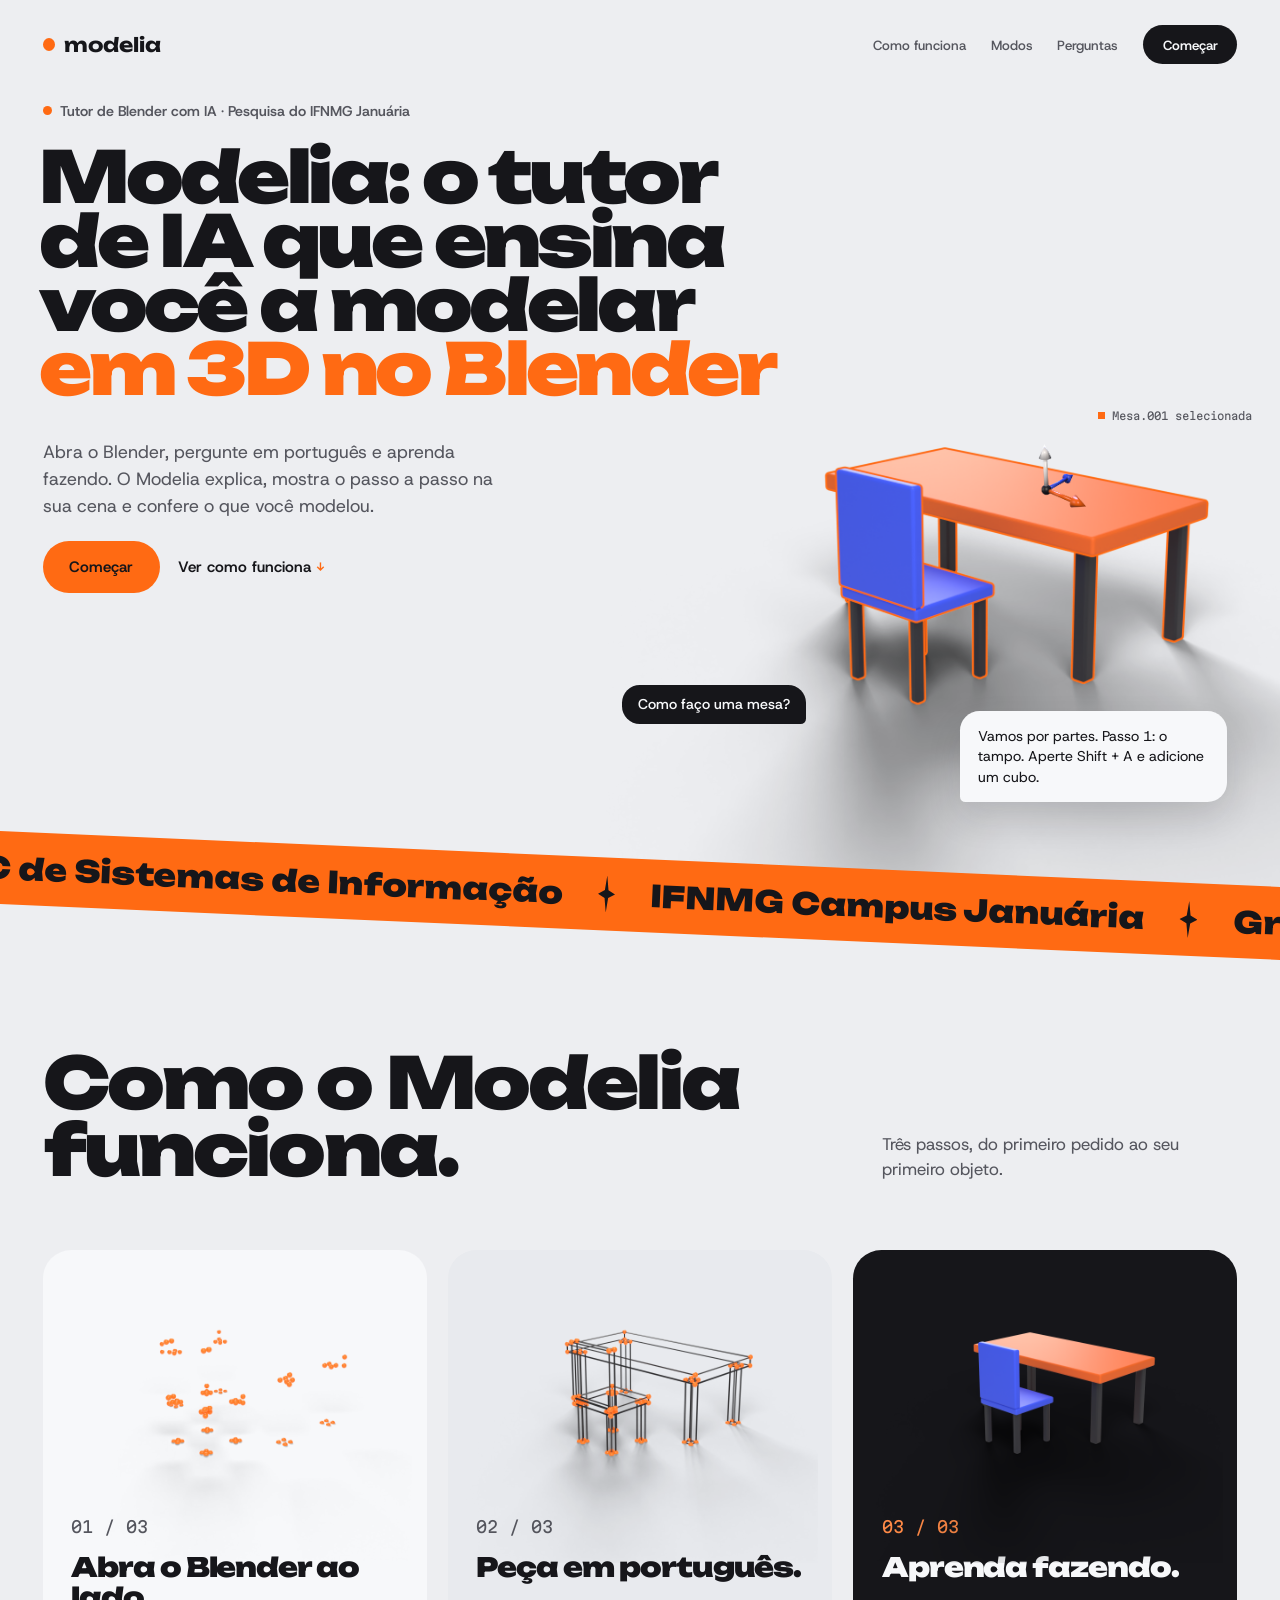
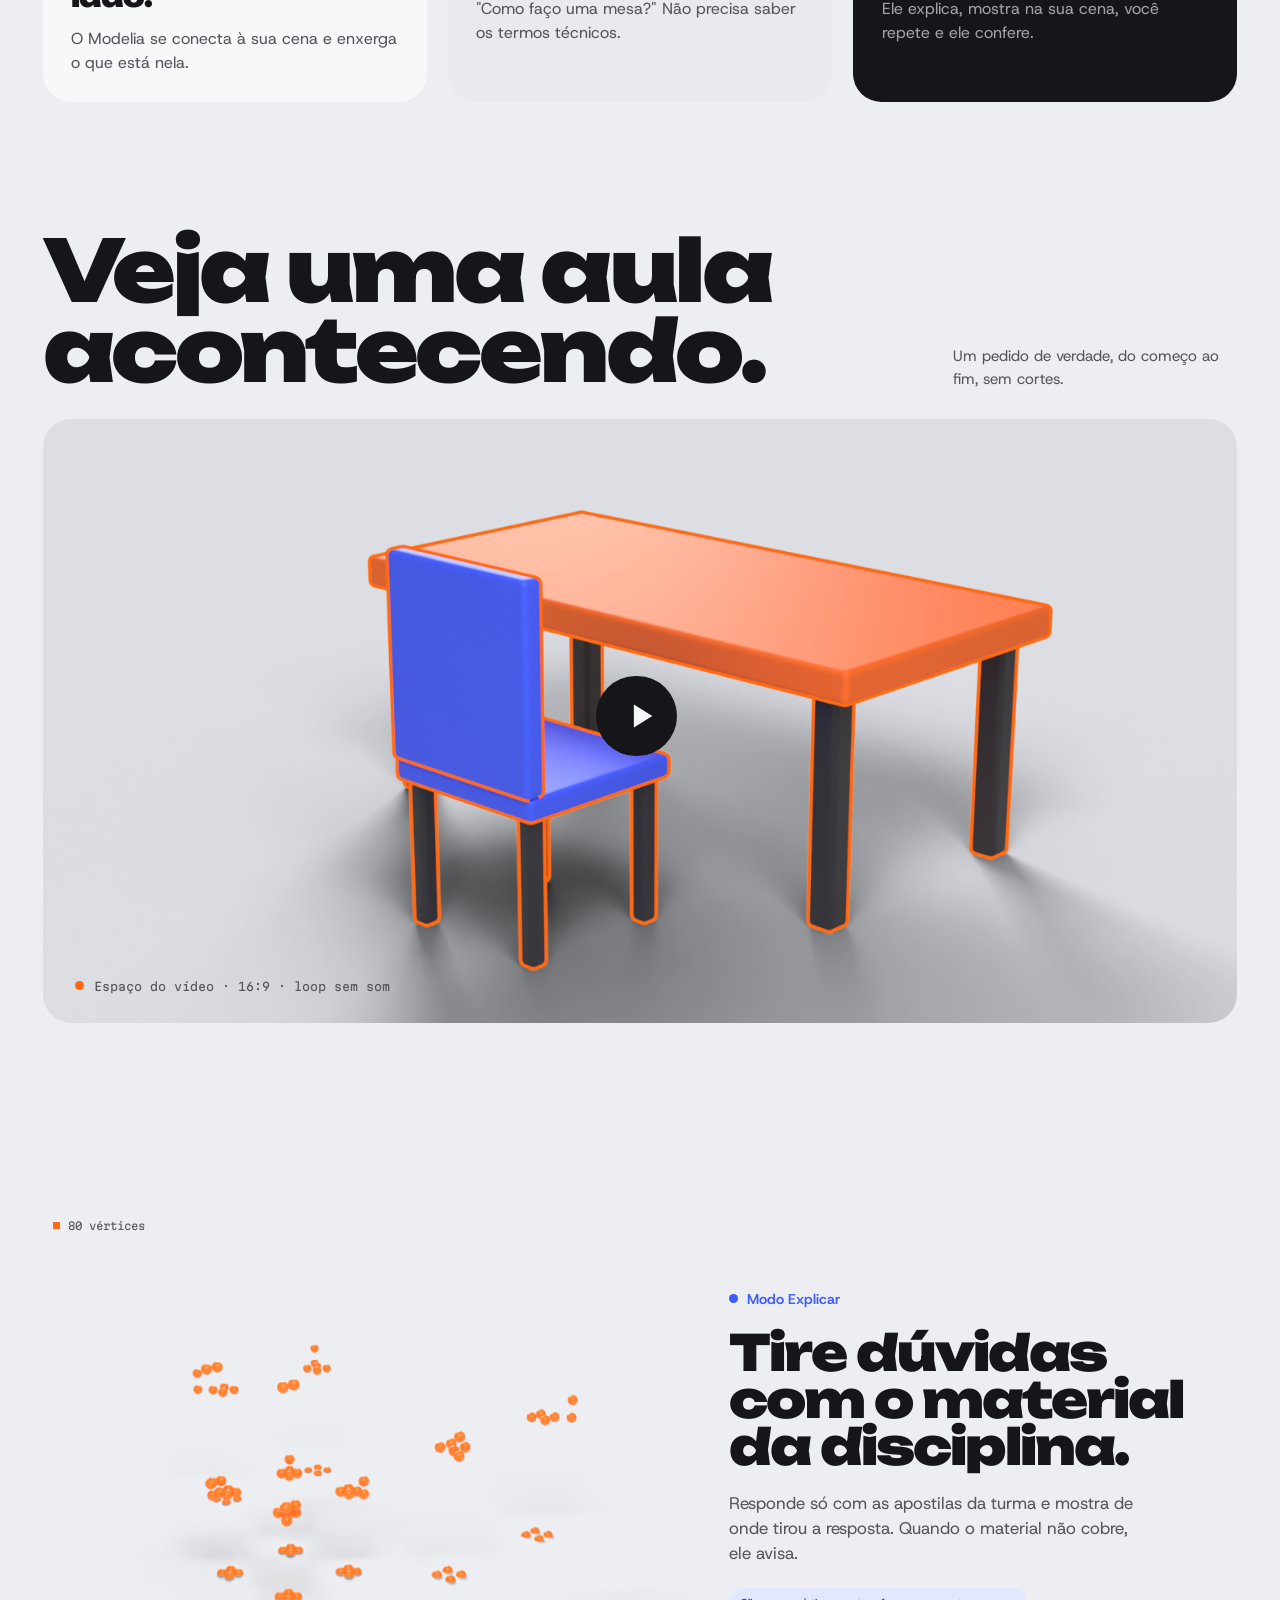
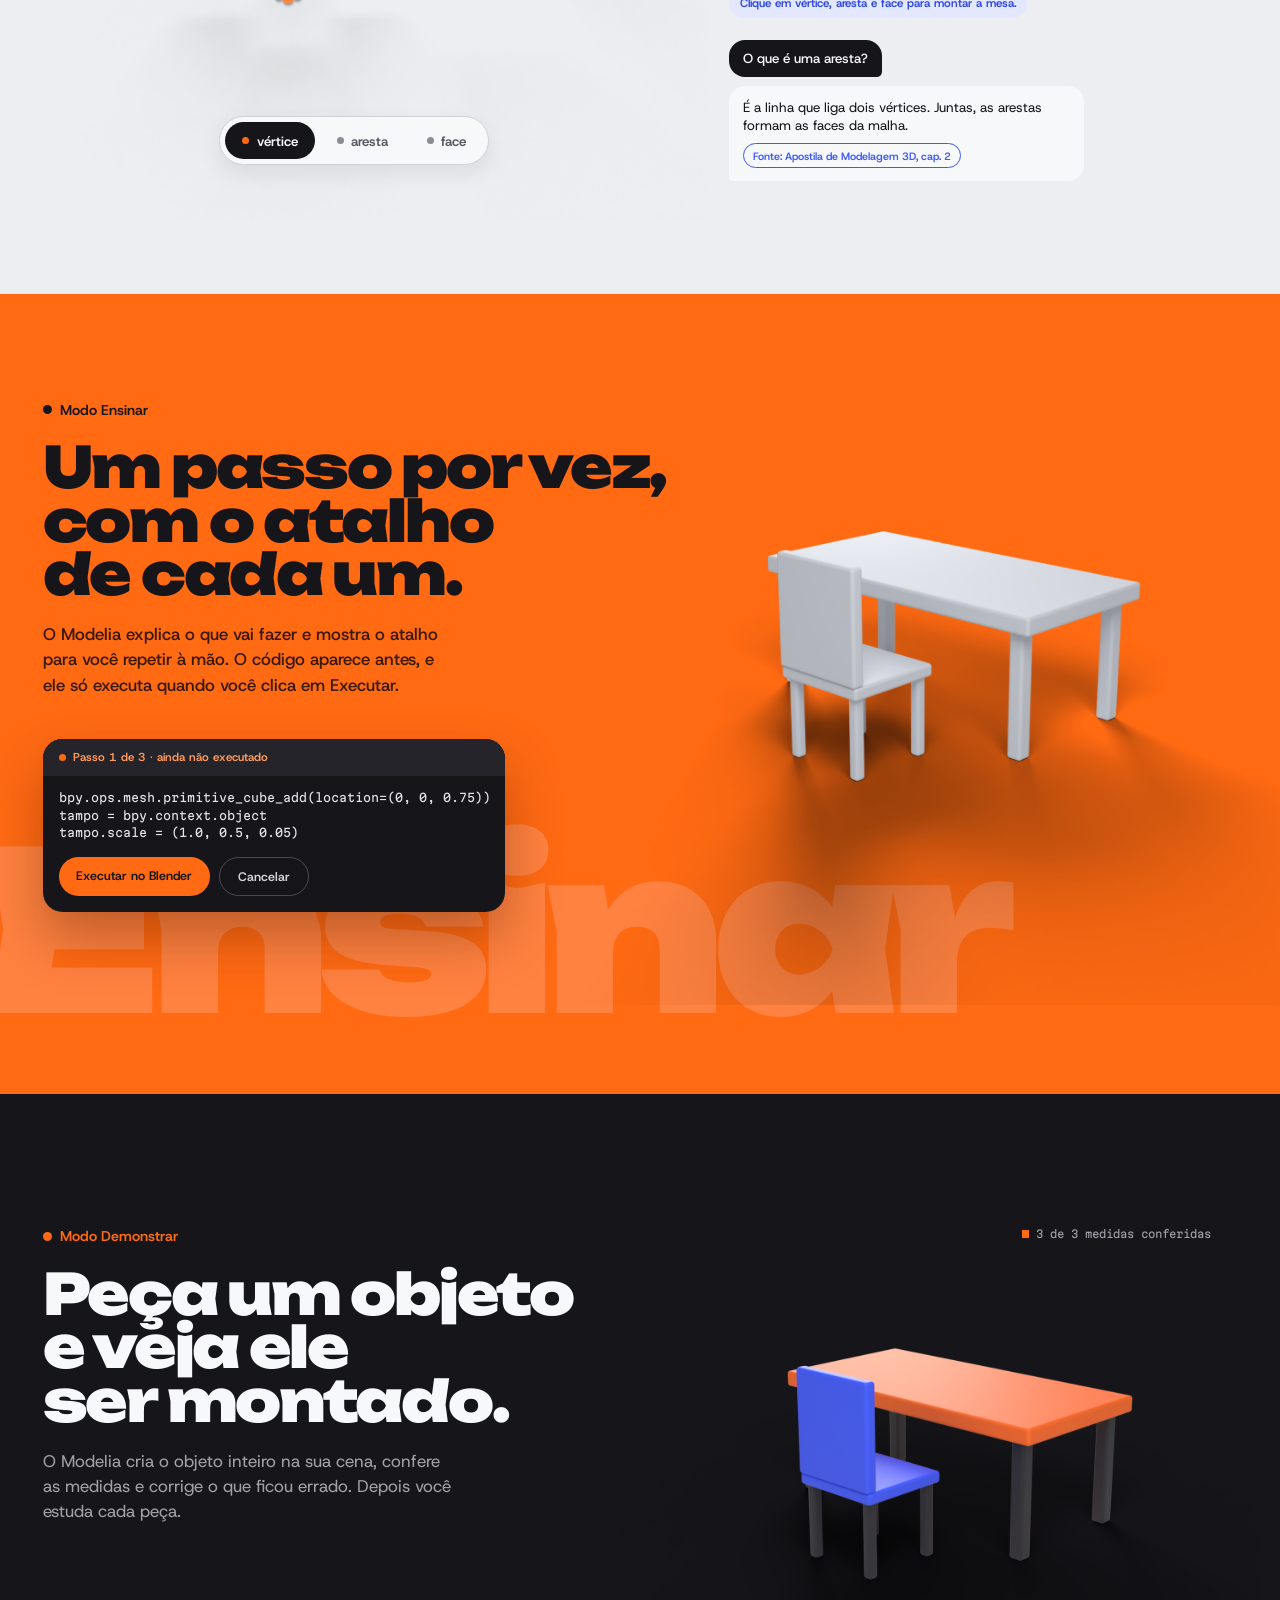
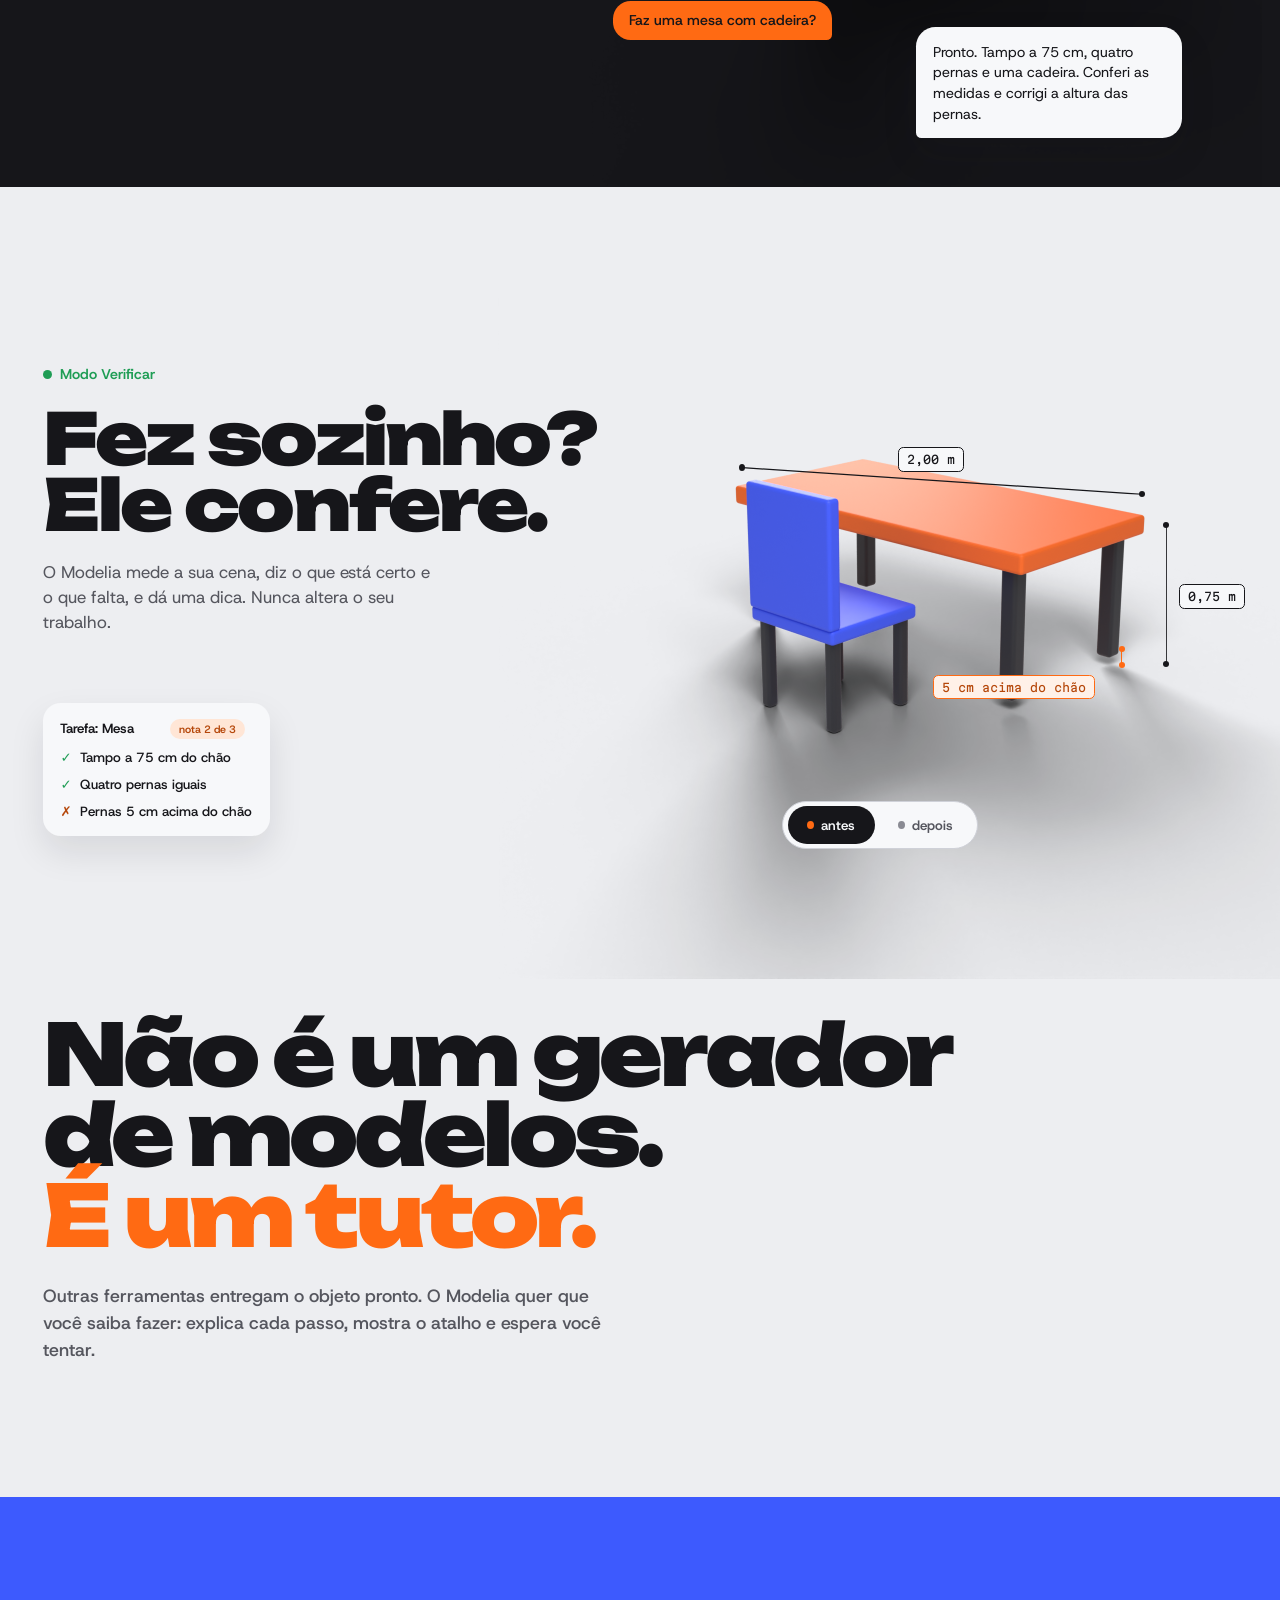
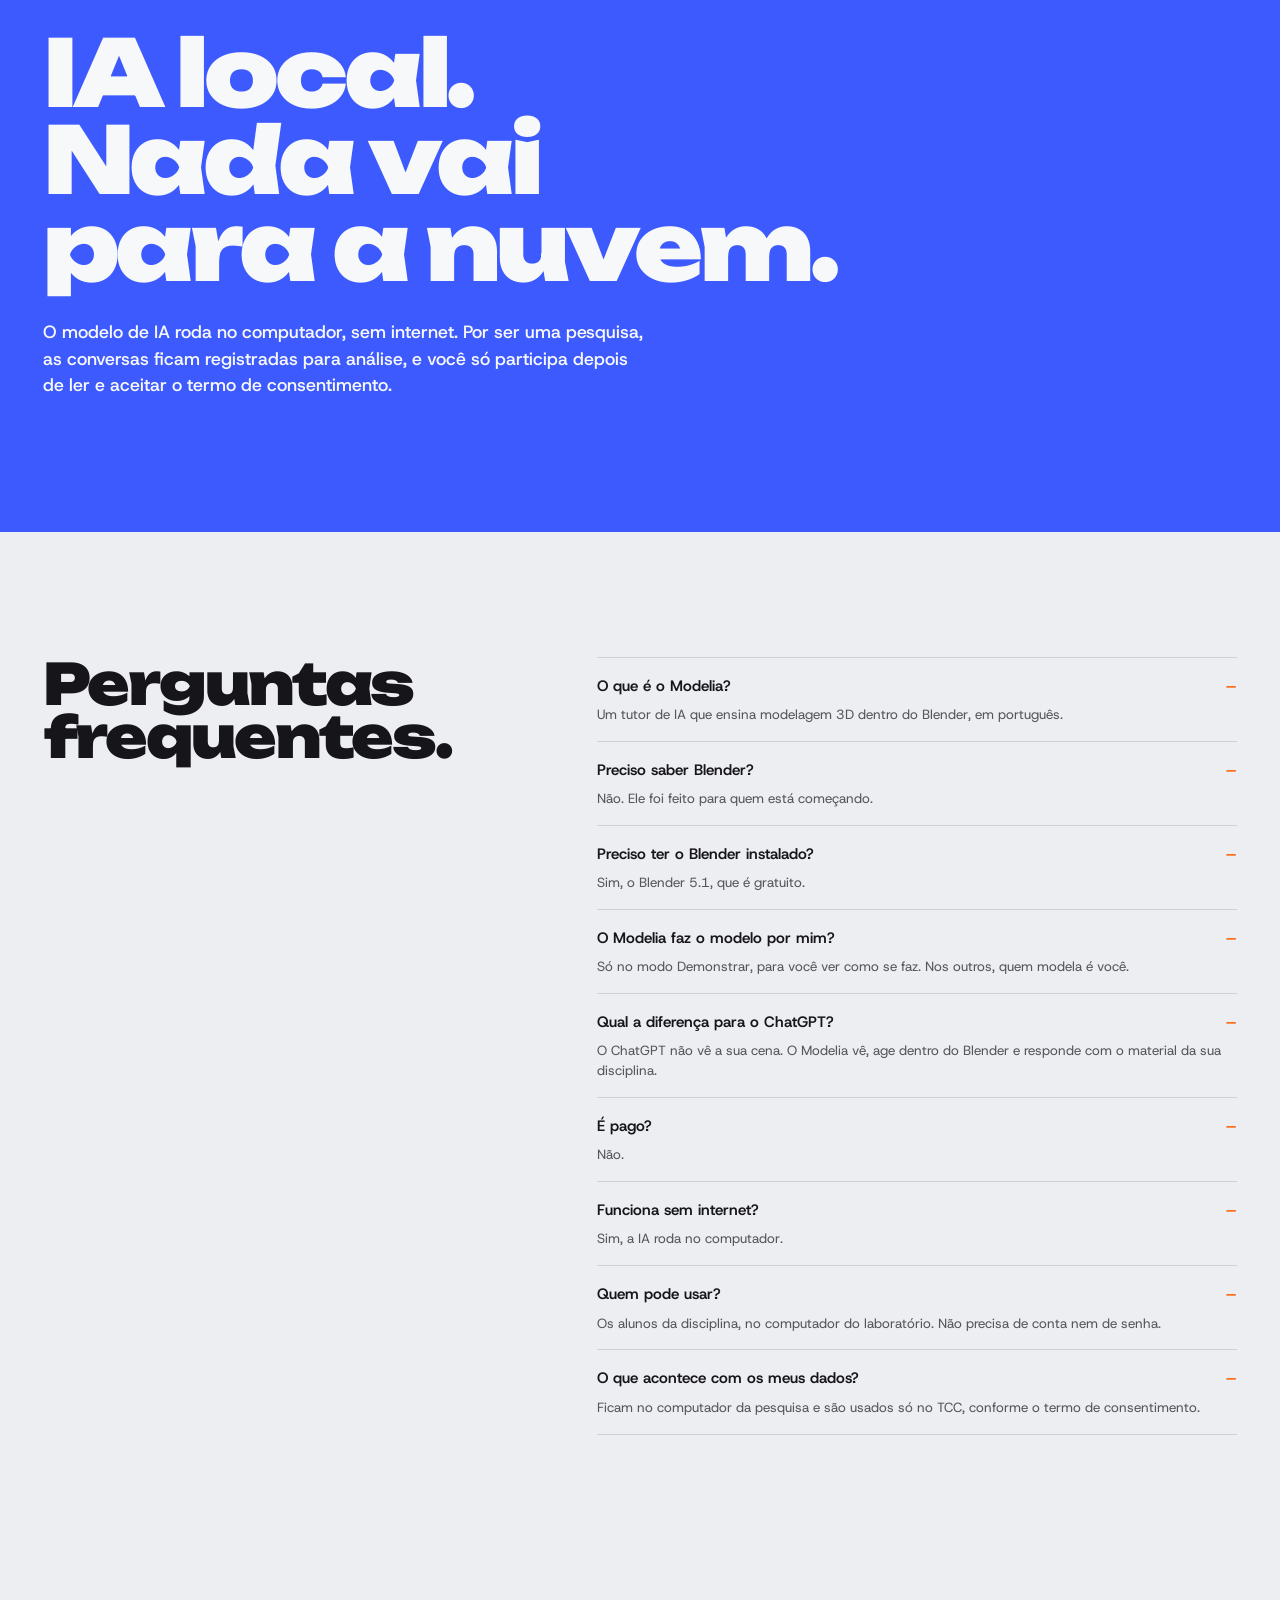
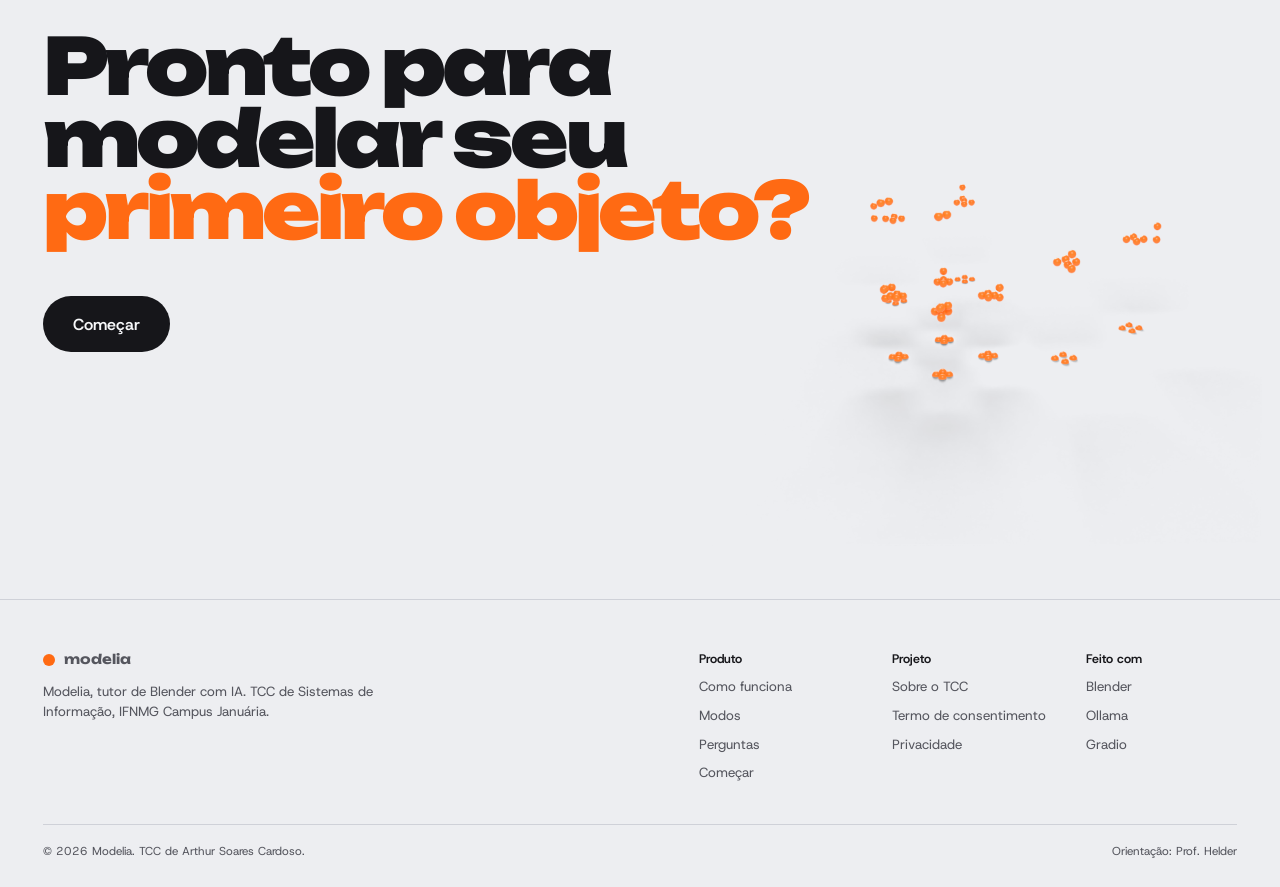
==== commit 77db709e: "feat: chat mais simples para o aluno, atalho na área de trabalho e tela Abrindo Modos em frases, car" ====
--- a/modelia/site/index.html
+++ b/modelia/site/index.html
@@ -28,7 +28,7 @@
       <a href="#como-funciona">Como funciona</a>
       <a href="#modos">Modos</a>
       <a href="#perguntas">Perguntas</a>
-      <a class="botao botao-tinta" href="/app/">Entrar</a>
+      <a class="botao botao-tinta" href="/chat.html">Começar</a>
     </nav>
   </header>
 
@@ -50,7 +50,7 @@
       <div class="abs hero-base" data-entra style="--d:.55s; --dy:24px; --do:.54s; --dt:.9s">
         <p>Abra o Blender, pergunte em português e aprenda fazendo. O Modelia explica, mostra o passo a passo na sua cena e confere o que você modelou.</p>
         <div class="ctas">
-          <a class="botao botao-laranja" href="/app/">Entrar com o código da turma</a>
+          <a class="botao botao-laranja" href="/chat.html">Começar</a>
           <a class="link-seta" href="#como-funciona">Ver como funciona <span>↓</span></a>
         </div>
       </div>
@@ -229,7 +229,7 @@
         <details open><summary>Qual a diferença para o ChatGPT?</summary><p>O ChatGPT não vê a sua cena. O Modelia vê, age dentro do Blender e responde com o material da sua disciplina.</p></details>
         <details open><summary>É pago?</summary><p>Não.</p></details>
         <details open><summary>Funciona sem internet?</summary><p>Sim, a IA roda no computador.</p></details>
-        <details open><summary>Quem pode usar?</summary><p>Alunos com o código da turma.</p></details>
+        <details open><summary>Quem pode usar?</summary><p>Os alunos da disciplina, no computador do laboratório. Não precisa de conta nem de senha.</p></details>
         <details open><summary>O que acontece com os meus dados?</summary><p>Ficam no computador da pesquisa e são usados só no TCC, conforme o termo de consentimento.</p></details>
       </div>
     </section>
@@ -238,8 +238,7 @@
       <div class="abs pontos" data-entra style="--d:.4s; --dy:0px; --do:1.2s"><img class="preenche" src="img/etapa-pontos.png" alt=""></div>
       <h2 class="abs titulo" data-entra style="--d:.1s; --dy:50px; --do:.6s; --dt:1s"><span>Pronto para</span><span>modelar seu</span><span class="laranja">primeiro objeto?</span></h2>
       <div class="abs ctas" data-entra style="--d:.9s; --dy:16px; --do:.36s; --dt:.6s">
-        <a class="botao botao-tinta" href="/app/">Entrar com o código da turma</a>
-        <a class="botao botao-contorno" href="/app/">Criar conta</a>
+        <a class="botao botao-tinta" href="/chat.html">Começar</a>
       </div>
     </section>
   </main>
@@ -251,7 +250,7 @@
         <p>Modelia, tutor de Blender com IA. TCC de Sistemas de Informação, IFNMG Campus Januária.</p>
       </div>
       <div class="espaco"></div>
-      <ul><li>Produto</li><li><a href="#como-funciona">Como funciona</a></li><li><a href="#modos">Modos</a></li><li><a href="#perguntas">Perguntas</a></li><li><a href="/app/">Entrar</a></li></ul>
+      <ul><li>Produto</li><li><a href="#como-funciona">Como funciona</a></li><li><a href="#modos">Modos</a></li><li><a href="#perguntas">Perguntas</a></li><li><a href="/chat.html">Começar</a></li></ul>
       <ul><li>Projeto</li><li>Sobre o TCC</li><li>Termo de consentimento</li><li><a href="#privacidade">Privacidade</a></li></ul>
       <ul><li>Feito com</li><li><a href="https://www.blender.org">Blender</a></li><li><a href="https://ollama.com">Ollama</a></li><li><a href="https://www.gradio.app">Gradio</a></li></ul>
     </div>
--- a/modelia/site/base.css
+++ b/modelia/site/base.css
@@ -31,6 +31,11 @@
   --laranja: #ff6a13;
   --azul: #3d5afe;
   --verde: #1f9d55;
+  /* As cores da marca têm pouco contraste como texto pequeno sobre fundo claro (laranja 2,7:1, verde 3,0:1,
+     azul 4,2:1 nas pílulas). Para texto, usar estas versões escuras, que passam de 4,5:1 (WCAG AA). */
+  --laranja-texto: #b5470a;
+  --verde-texto: #17733e;
+  --azul-texto: #2f4ae0;
   --display: "Unbounded", system-ui, sans-serif;
   --corpo: "Host Grotesk", system-ui, sans-serif;
   --mono: "Martian Mono", ui-monospace, monospace;
--- a/modelia/site/home.css
+++ b/modelia/site/home.css
@@ -77,7 +77,7 @@
 .passo:hover .passo-cartao { top: 0; box-shadow: 0 24px 48px -12px rgba(22, 22, 26, .16); }
 .passo-imagem { height: 250px; position: relative; flex: none; }
 .passo-imagem img { position: absolute; left: -16px; top: -80px; width: 400px; height: 400px; object-fit: contain; }
-.passo-numero { font-family: var(--mono); font-size: 13px; color: var(--laranja); }
+.passo-numero { font-family: var(--mono); font-size: 13px; color: var(--laranja-texto); }
 .passo h3 { font-family: var(--display); font-weight: 900; font-size: 30px; line-height: 1.12; letter-spacing: -1.2px; }
 .passo p { font-size: 18px; line-height: 1.5; color: var(--texto-2); }
 .passo-2 .passo-cartao { background: var(--lateral); }
@@ -115,7 +115,7 @@
 .explicar .etiqueta-modo { color: var(--azul); }
 .explicar .titulo { font-size: 56px; letter-spacing: -2.24px; }
 .explicar .lead { width: 470px; }
-.dica { background: #e3e7ff; color: var(--azul); font-weight: 600; font-size: 13px; padding: 8px 12px; border-radius: 999px; }
+.dica { background: #e3e7ff; color: var(--azul-texto); font-weight: 600; font-size: 13px; padding: 8px 12px; border-radius: 999px; }
 .conversa { display: flex; flex-direction: column; gap: 10px; align-items: flex-start; }
 .conversa .pergunta { background: var(--tinta); color: var(--cartao); font-size: 15px; padding: 11px 16px; border-radius: 18px 18px 6px 18px; }
 .resposta { width: 400px; display: flex; flex-direction: column; gap: 10px; align-items: flex-start; padding: 14px 16px; font-size: 15px;
@@ -158,7 +158,7 @@
 .verificar .seletor { left: 880px; top: 690px; }
 .verificar .seletor button { padding: 11px 22px; }
 .cota-texto { font-family: var(--mono); font-size: 13px; padding: 5px 9px; border-radius: 6px; border: 1px solid var(--tinta); background: var(--cartao); white-space: nowrap; }
-.cota-erro { left: 1050px; top: 548px; color: var(--laranja); border-color: var(--laranja); background: #fff1e8; }
+.cota-erro { left: 1050px; top: 548px; color: var(--laranja-texto); border-color: var(--laranja); background: #fff1e8; }
 .cota-certo { left: 1180px; top: 548px; color: var(--verde); border-color: var(--verde); background: #e6f6ec; }
 .resultado { left: 48px; top: 580px; display: flex; flex-direction: column; gap: 10px; padding: 18px 20px; border-radius: 20px;
   background: var(--cartao); box-shadow: 0 18px 40px rgba(23, 23, 31, .1); font-size: 15px; }
@@ -168,7 +168,7 @@
 .resultado li { display: flex; gap: 10px; font-weight: 500; list-style: none; }
 .resultado ul { padding: 0; display: contents; }
 .resultado li::before { content: "✓"; font-weight: 600; color: var(--verde); }
-.resultado li.falta::before { content: "✗"; color: var(--laranja); }
+.resultado li.falta::before { content: "✗"; color: var(--laranja-texto); }
 
 /* Os blocos interativos mostram só o que é do estado escolhido. */
 [data-estado="vertice"] [data-so]:not([data-so="vertice"]),
@@ -189,7 +189,7 @@
 .diferencial p { width: 640px; }
 .privacidade { background: var(--azul); }
 .privacidade .titulo { font-size: 104px; letter-spacing: -4.68px; color: var(--cartao); }
-.privacidade p { width: 680px; color: #dce2ff; }
+.privacidade p { width: 680px; color: var(--cartao); }
 .perguntas { padding: 140px 48px; display: flex; justify-content: space-between; align-items: flex-start; }
 .perguntas .titulo { font-size: 64px; letter-spacing: -2.56px; }
 .lista-perguntas { width: 720px; border-top: 1px solid var(--borda); }
@@ -214,7 +214,7 @@
 .rodape-colunas ul { width: 170px; padding: 0; white-space: nowrap; display: flex; flex-direction: column; gap: 12px; list-style: none; font-size: 15px; color: var(--texto-2); }
 .rodape-colunas li:first-child { font-weight: 600; font-size: 14px; color: var(--tinta); }
 .rodape-colunas a:hover { color: var(--tinta); }
-.rodape-barra { border-top: 1px solid var(--borda); padding-top: 20px; display: flex; justify-content: space-between; font-size: 13px; color: var(--texto-3); }
+.rodape-barra { border-top: 1px solid var(--borda); padding-top: 20px; display: flex; justify-content: space-between; font-size: 13px; color: var(--texto-2); }
 
 /* --- movimento (linha do tempo de 8 s do Figma) ---
    Entradas tocam uma vez, quando a seção aparece. Os movimentos de fundo ficam em loop. */
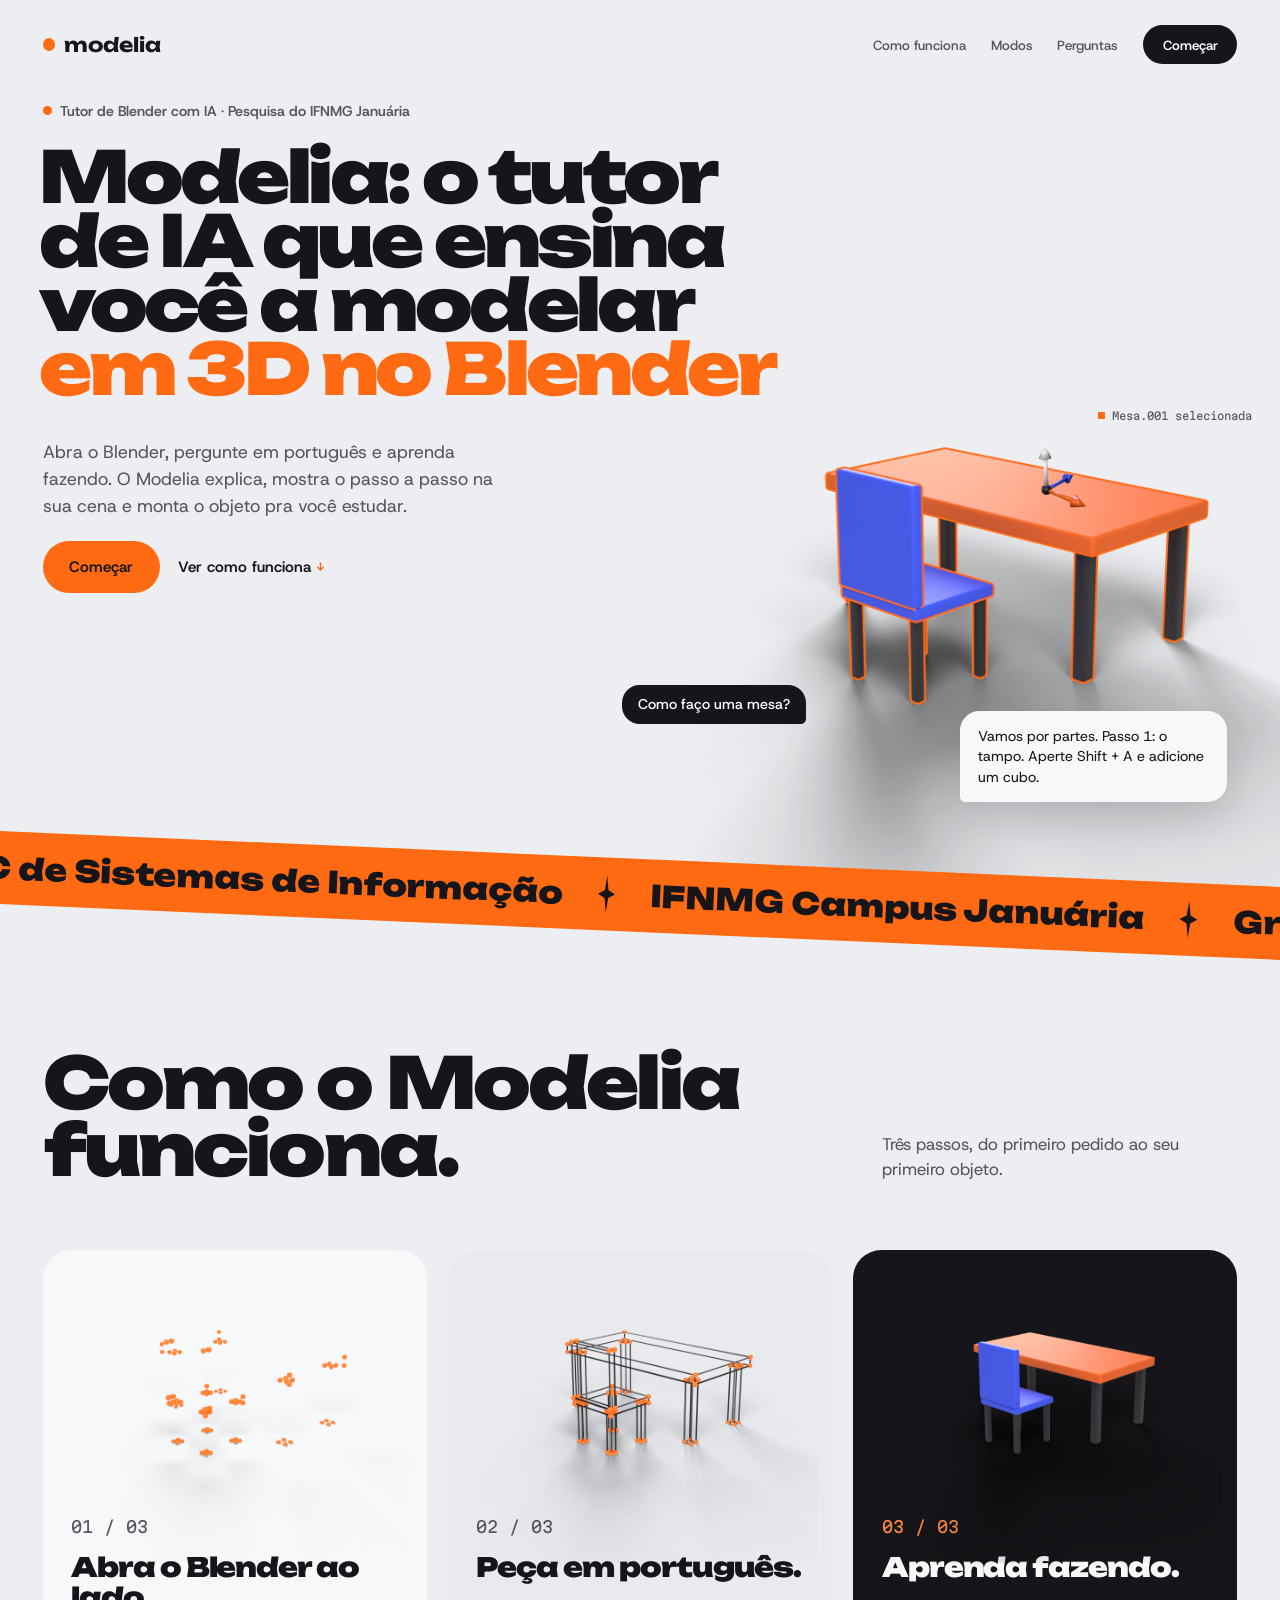
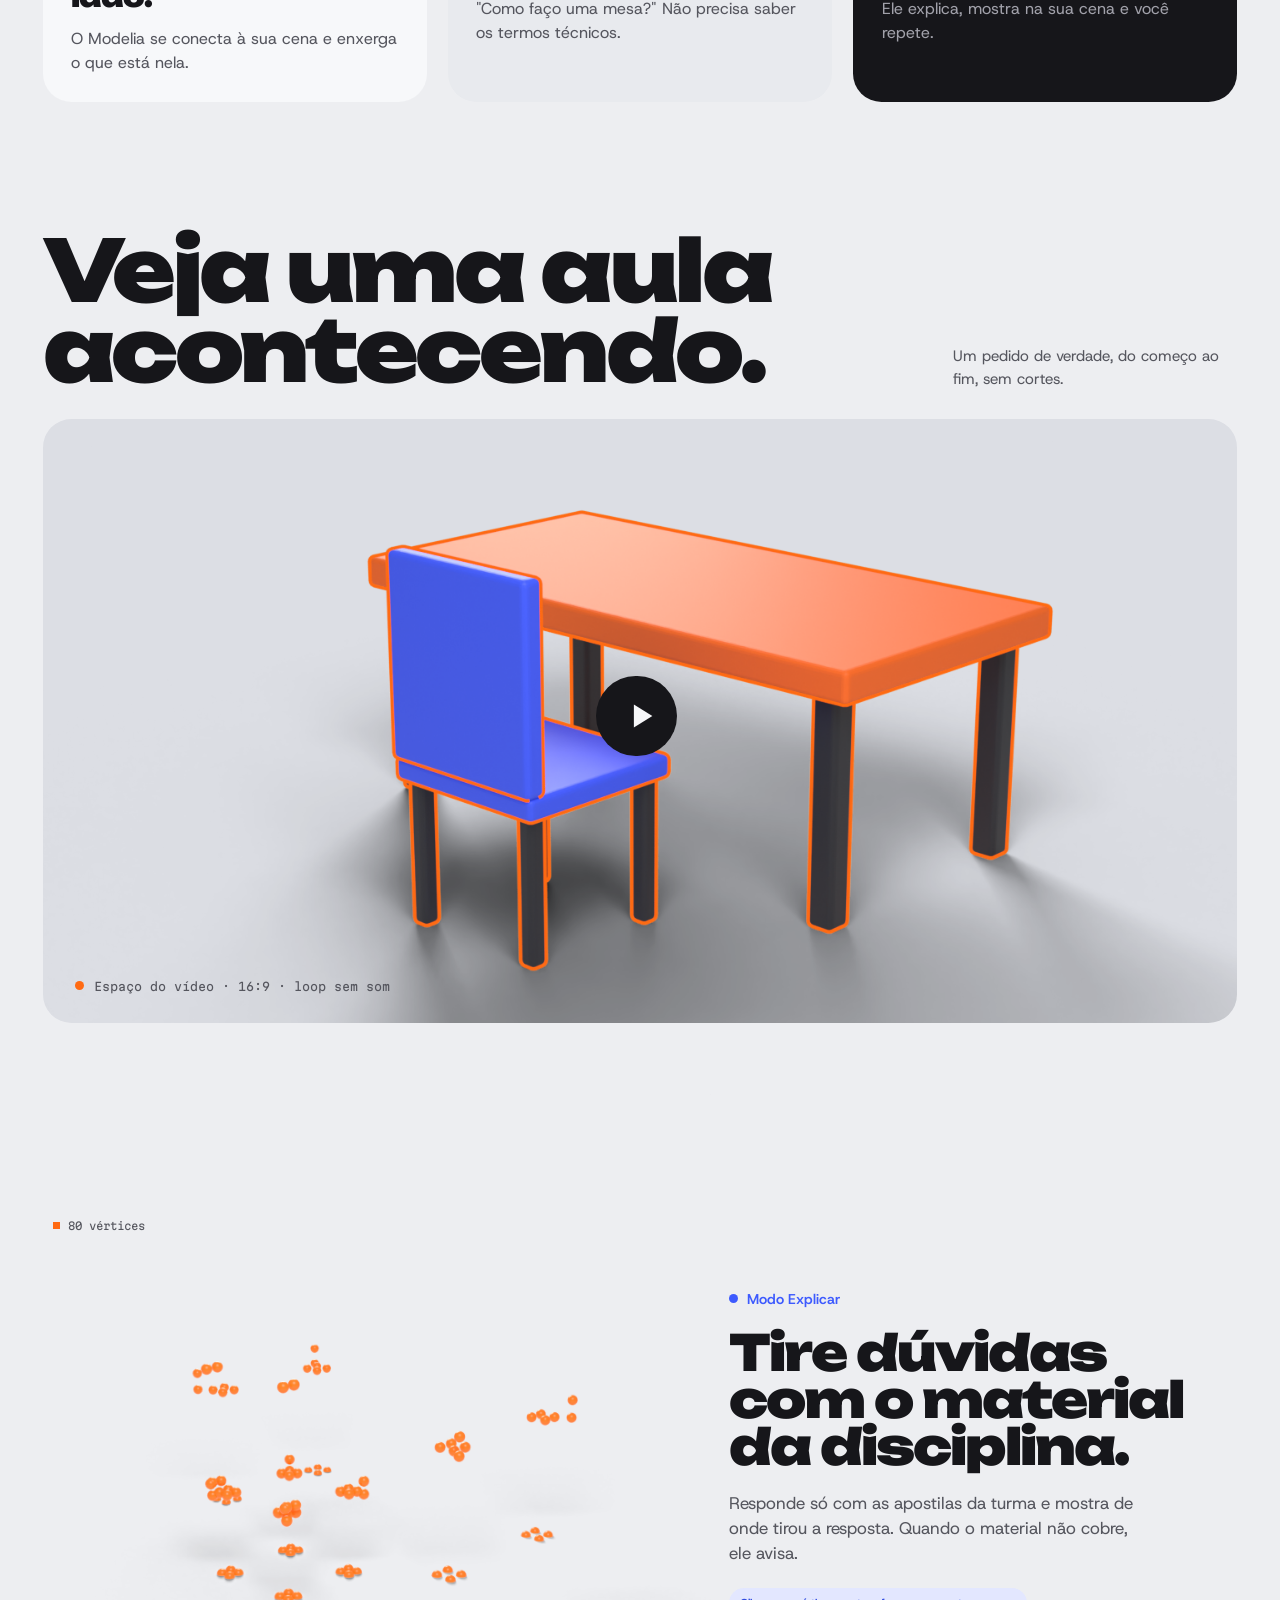
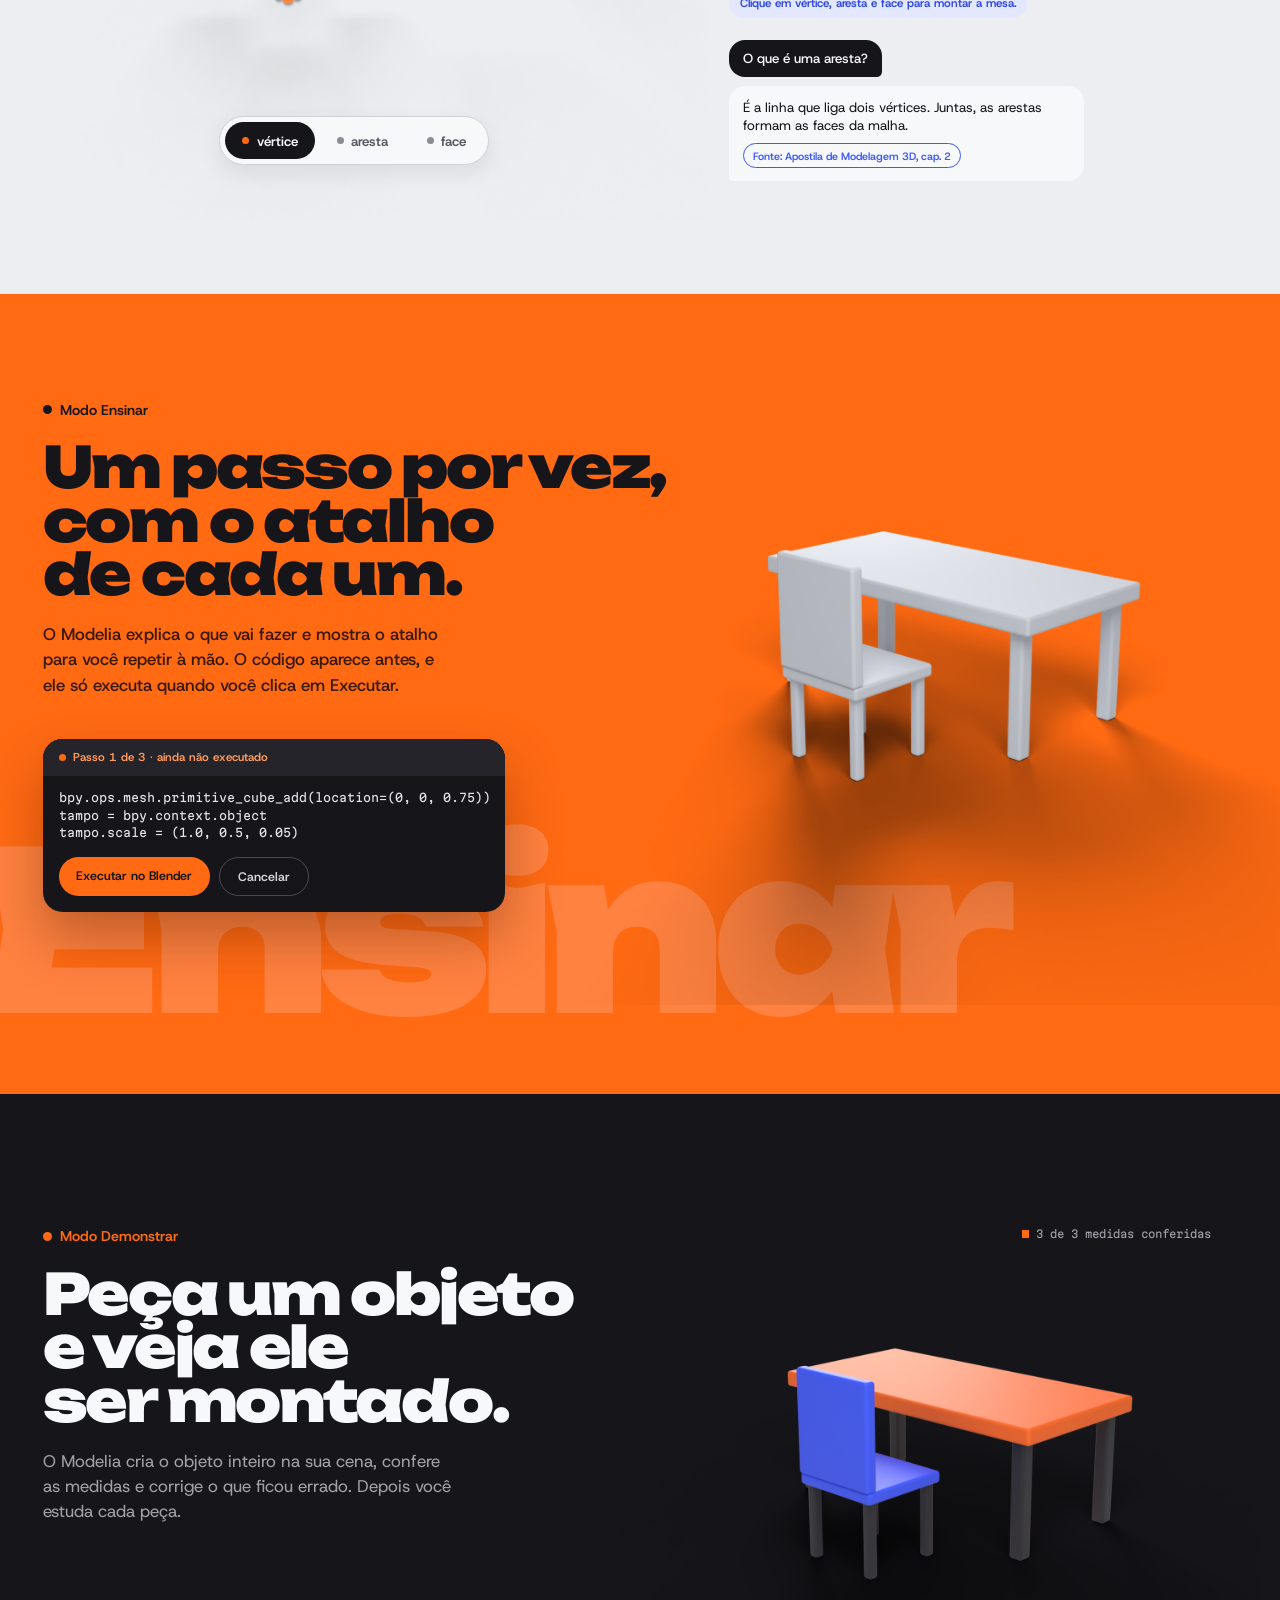
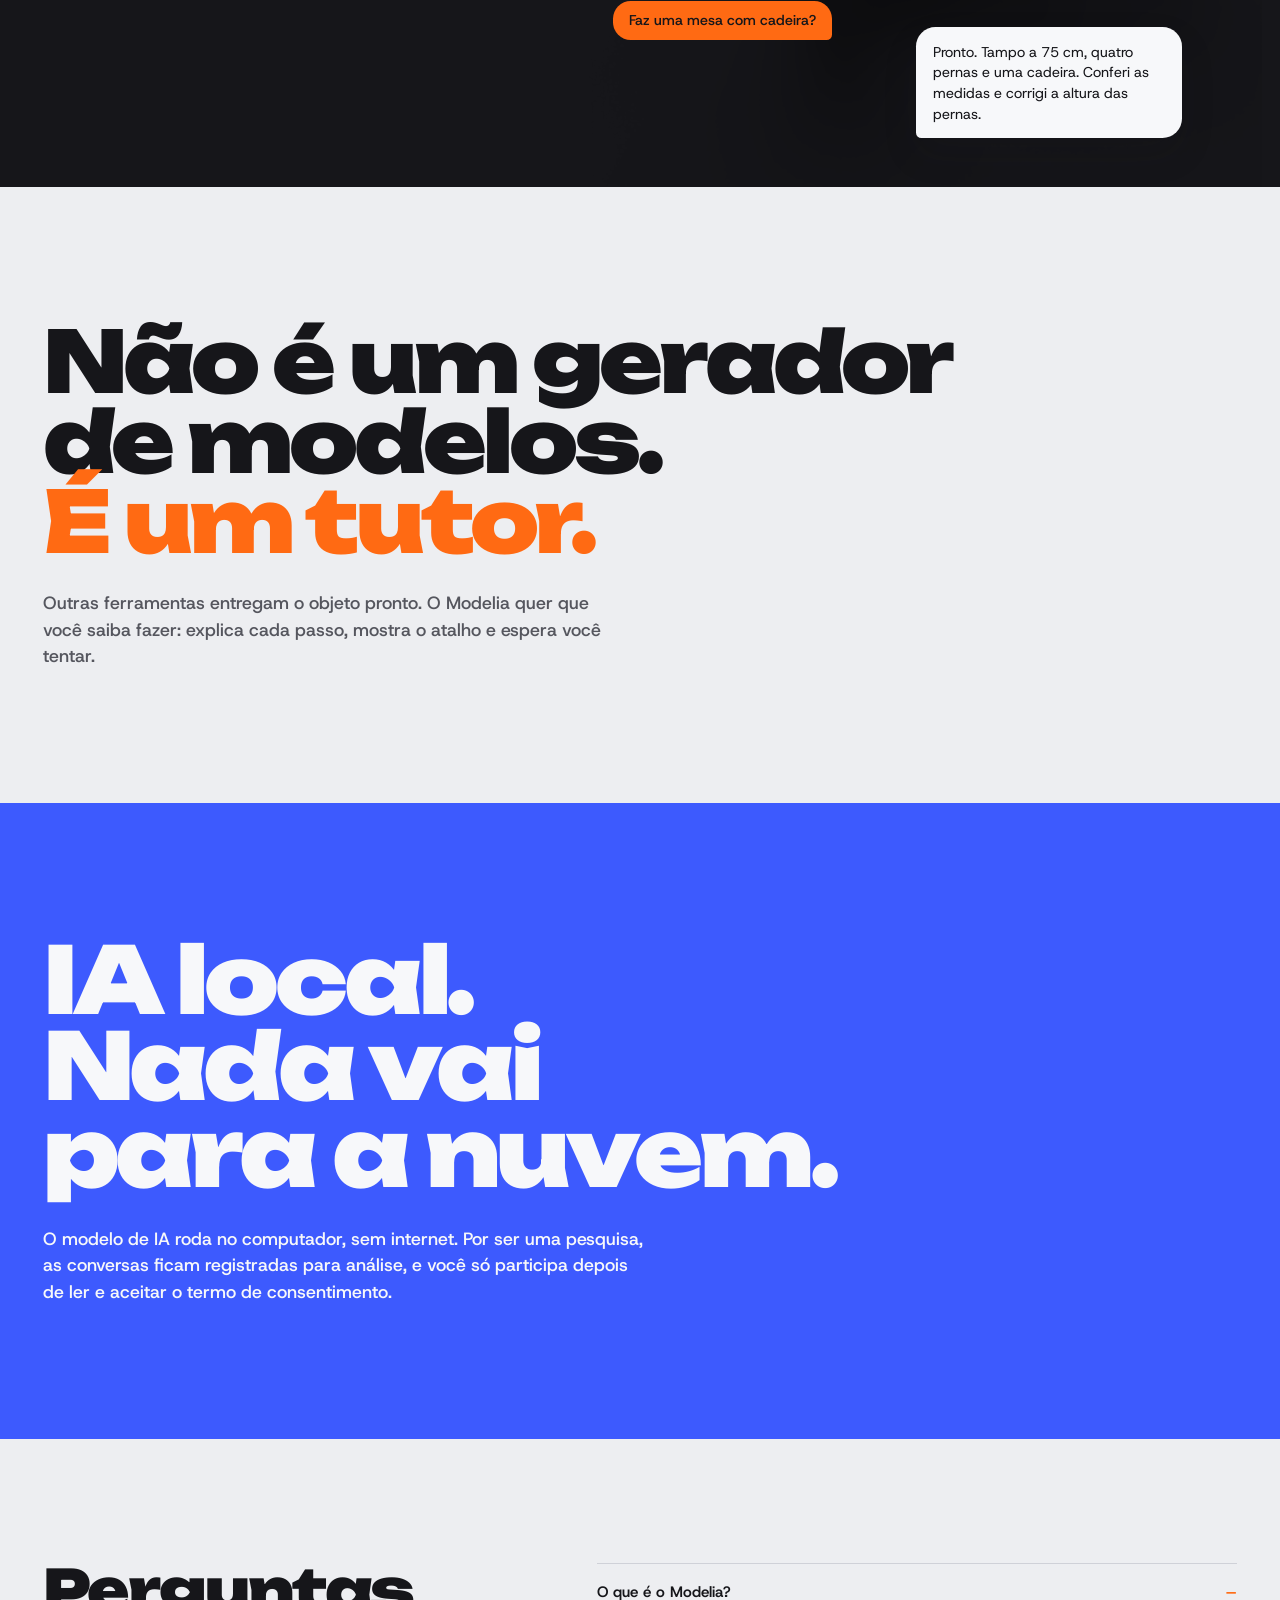
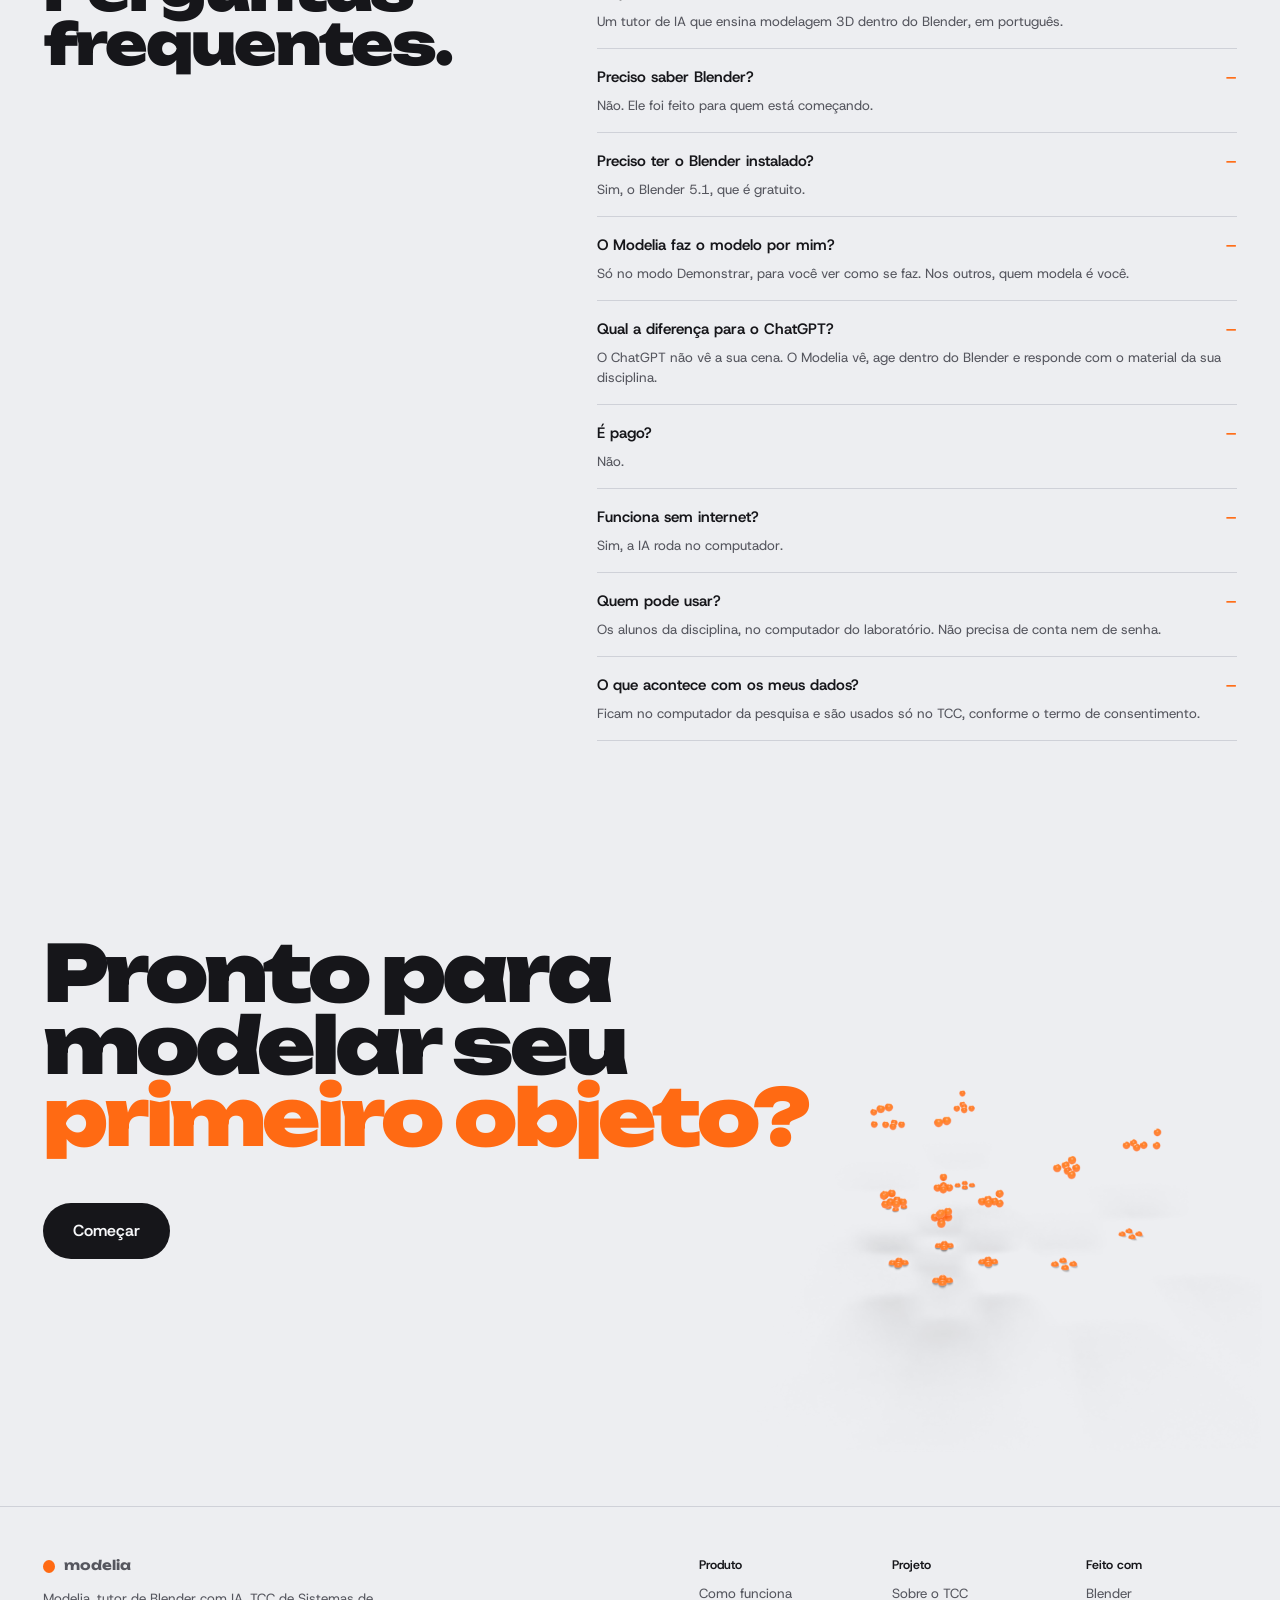
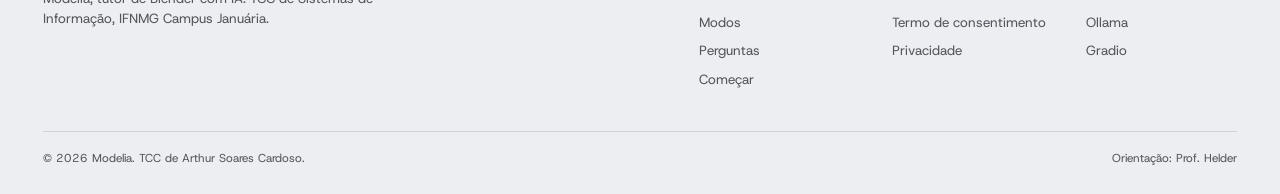
==== commit 2de420f6: "feat!: tira o modo Conferir (Verificar), a pedido do orientador Reunião de 29/10/2026 com o Helder (" ====
--- a/modelia/site/index.html
+++ b/modelia/site/index.html
@@ -48,7 +48,7 @@
       <p class="abs pergunta" data-entra style="--d:1.8s; --dy:14px; --do:.3s; --dt:.5s">Como faço uma mesa?</p>
       <p class="abs balao" data-entra style="--d:2.6s; --dy:14px; --do:.3s; --dt:.5s">Vamos por partes. Passo 1: o tampo. Aperte Shift + A e adicione um cubo.</p>
       <div class="abs hero-base" data-entra style="--d:.55s; --dy:24px; --do:.54s; --dt:.9s">
-        <p>Abra o Blender, pergunte em português e aprenda fazendo. O Modelia explica, mostra o passo a passo na sua cena e confere o que você modelou.</p>
+        <p>Abra o Blender, pergunte em português e aprenda fazendo. O Modelia explica, mostra o passo a passo na sua cena e monta o objeto pra você estudar.</p>
         <div class="ctas">
           <a class="botao botao-laranja" href="/chat.html">Começar</a>
           <a class="link-seta" href="#como-funciona">Ver como funciona <span>↓</span></a>
@@ -93,7 +93,7 @@
           <div class="passo-imagem"><img src="img/etapa-final.png" alt=""></div>
           <p class="passo-numero">03 / 03</p>
           <h3>Aprenda fazendo.</h3>
-          <p>Ele explica, mostra na sua cena, você repete e ele confere.</p>
+          <p>Ele explica, mostra na sua cena e você repete.</p>
         </div></li>
       </ol>
     </section>
@@ -167,46 +167,6 @@
       <p class="abs pergunta" data-entra style="--d:1.8s; --dy:14px; --do:.3s; --dt:.5s">Faz uma mesa com cadeira?</p>
       <p class="abs balao" data-entra style="--d:2.6s; --dy:14px; --do:.3s; --dt:.5s">Pronto. Tampo a 75 cm, quatro pernas e uma cadeira. Conferi as medidas e corrigi a altura das pernas.</p>
       <p class="abs rotulo-viewport mono" data-entra style="--d:1.3s; --dy:0px; --do:.4s">3 de 3 medidas conferidas</p>
-    </section>
-
-    <section class="palco verificar" data-cena data-estado="antes" data-alterna>
-      <div class="abs imagens">
-        <img class="troca-imagem" data-so="antes" src="img/etapa-antes.png" alt="Mesa com as pernas 5 cm acima do chão">
-        <img class="troca-imagem" data-so="depois" src="img/etapa-final.png" alt="Mesa com as pernas tocando o chão">
-      </div>
-      <div class="cota" aria-hidden="true">
-        <img class="abs" data-so="antes" style="left:1261.3px; top:518.3px" src="img/cota-vao.svg" alt="">
-        <img class="abs" data-so="antes" style="left:1258.5px; top:515.5px" src="img/ponto-laranja-7.svg" alt="">
-        <img class="abs" data-so="antes" style="left:1258.5px; top:533.5px" src="img/ponto-laranja-7.svg" alt="">
-        <img class="abs" data-risca style="left:834.3px; top:314.3px; --d:.8s" src="img/cota-largura.svg" alt="">
-        <img class="abs" data-entra style="left:831.5px; top:311.5px; --d:.8s; --dy:0px; --do:.15s" src="img/ponto-tinta-7.svg" alt="">
-        <img class="abs" data-entra style="left:1281.5px; top:341.5px; --d:1.6s; --dy:0px; --do:.15s" src="img/ponto-tinta-7.svg" alt="">
-        <p class="abs cota-texto" data-entra style="left:1010px; top:292px; --d:1.5s; --dy:6px; --do:.4s; --dt:.4s">2,00 m</p>
-        <img class="abs" data-risca="v" style="left:1311.3px; top:379.3px; --d:1.9s" src="img/cota-altura.svg" alt="">
-        <img class="abs" data-entra style="left:1308.5px; top:376.5px; --d:1.9s; --dy:0px; --do:.15s" src="img/ponto-tinta-7.svg" alt="">
-        <img class="abs" data-entra style="left:1308.5px; top:532.5px; --d:2.7s; --dy:0px; --do:.15s" src="img/ponto-tinta-7.svg" alt="">
-        <p class="abs cota-texto" data-entra style="left:1326px; top:446px; --d:2.6s; --dy:6px; --do:.4s; --dt:.4s">0,75 m</p>
-      </div>
-      <p class="abs cota-texto cota-erro" data-so="antes">5 cm acima do chão</p>
-      <p class="abs cota-texto cota-certo" data-so="depois">✓ no chão</p>
-      <div class="abs texto-modo" data-entra style="--d:.1s">
-        <p class="etiqueta-modo"><img src="img/ponto-verde-10.svg" alt="">Modo Verificar</p>
-        <h2 class="titulo"><span>Fez sozinho?</span><span>Ele confere.</span></h2>
-        <p class="lead">O Modelia mede a sua cena, diz o que está certo e o que falta, e dá uma dica. Nunca altera o seu trabalho.</p>
-      </div>
-      <div class="abs resultado" aria-live="polite">
-        <p class="resultado-topo">Tarefa: Mesa <span class="nota" data-so="antes">nota 2 de 3</span><span class="nota nota-ok" data-so="depois">nota 3 de 3</span></p>
-        <ul>
-          <li>Tampo a 75 cm do chão</li>
-          <li>Quatro pernas iguais</li>
-          <li class="falta" data-so="antes">Pernas 5 cm acima do chão</li>
-          <li data-so="depois">Pernas tocando o chão</li>
-        </ul>
-      </div>
-      <div class="abs seletor" role="group" aria-label="Cena do aluno">
-        <button value="antes" aria-pressed="true"><img class="ativo" src="img/ponto-laranja-8.svg" alt=""><img class="inativo" src="img/ponto-cinza-8.svg" alt="">antes</button>
-        <button value="depois" aria-pressed="false"><img class="ativo" src="img/ponto-verde-8.svg" alt=""><img class="inativo" src="img/ponto-cinza-8.svg" alt="">depois</button>
-      </div>
     </section>
 
     <section class="secao grande diferencial" data-cena>
--- a/modelia/site/home.css
+++ b/modelia/site/home.css
@@ -148,27 +148,6 @@
 .demonstrar .balao { left: 1030px; top: 600px; }
 .demonstrar .rotulo-viewport { left: 1150px; top: 150px; color: #a1a1aa; }
 
-/* --- verificar --- */
-.verificar { height: 780px; }
-.verificar .imagens { left: 560px; top: -10px; width: 900px; height: 900px; }
-.verificar .texto-modo { left: 48px; top: 200px; }
-.verificar .etiqueta-modo { color: var(--verde); }
-.verificar .titulo { font-size: 80px; letter-spacing: -3.2px; }
-.verificar .lead { width: 440px; }
-.verificar .seletor { left: 880px; top: 690px; }
-.verificar .seletor button { padding: 11px 22px; }
-.cota-texto { font-family: var(--mono); font-size: 13px; padding: 5px 9px; border-radius: 6px; border: 1px solid var(--tinta); background: var(--cartao); white-space: nowrap; }
-.cota-erro { left: 1050px; top: 548px; color: var(--laranja-texto); border-color: var(--laranja); background: #fff1e8; }
-.cota-certo { left: 1180px; top: 548px; color: var(--verde); border-color: var(--verde); background: #e6f6ec; }
-.resultado { left: 48px; top: 580px; display: flex; flex-direction: column; gap: 10px; padding: 18px 20px; border-radius: 20px;
-  background: var(--cartao); box-shadow: 0 18px 40px rgba(23, 23, 31, .1); font-size: 15px; }
-.resultado-topo { display: flex; gap: 40px; font-weight: 600; }
-.nota { font-size: 12px; padding: 3px 10px 4px; border-radius: 999px; background: #ffe6d6; color: #b5470a; }
-.nota-ok { background: #ddf3e5; color: #17733e; }
-.resultado li { display: flex; gap: 10px; font-weight: 500; list-style: none; }
-.resultado ul { padding: 0; display: contents; }
-.resultado li::before { content: "✓"; font-weight: 600; color: var(--verde); }
-.resultado li.falta::before { content: "✗"; color: var(--laranja-texto); }
 
 /* Os blocos interativos mostram só o que é do estado escolhido. */
 [data-estado="vertice"] [data-so]:not([data-so="vertice"]),
@@ -253,15 +232,14 @@
   .palco .abs { position: relative; left: auto !important; top: auto !important; }
   .faixa .abs, .video-palco .abs { position: absolute; }
   .hero .pergunta, .hero .balao, .demonstrar .pergunta, .demonstrar .balao { order: 6; }
-  .cota-erro, .cota-certo { display: none !important; }
   .titulo { white-space: normal; font-size: 40px !important; letter-spacing: -1.5px !important; }
-  .lead, .hero-base p, .grande p, .explicar .lead, .ensinar .lead, .demonstrar .lead, .verificar .lead,
+  .lead, .hero-base p, .grande p, .explicar .lead, .ensinar .lead, .demonstrar .lead,
   .cabeca .lead, .video .lead, .diferencial p, .privacidade p { width: auto; font-size: 17px; }
   .nav { padding: 20px; }
   .nav-links a:not(.botao) { display: none; }
   .hero h1 { font-size: 40px; letter-spacing: -1.5px; line-height: .95; white-space: normal; }
   .hero-objeto, .argila, .objeto-pronto, .pontos { width: 100%; height: auto; aspect-ratio: 1; order: 5; }
-  .hero-gizmo, .hero .rotulo-viewport, .demonstrar .rotulo-viewport, .cota, .palavra-fundo { display: none !important; }
+  .hero-gizmo, .hero .rotulo-viewport, .demonstrar .rotulo-viewport, .palavra-fundo { display: none !important; }
   .ctas { flex-wrap: wrap; }
   .hero .balao, .demonstrar .balao { width: auto; }
   .faixa { height: 110px; }
@@ -281,11 +259,8 @@
   .video-palco .video-legenda { left: 16px !important; top: 190px !important; }
   .malha { width: 100%; height: auto; display: flex; flex-direction: column; gap: 16px; align-items: center; }
   .palco .imagens { width: 100%; height: auto; aspect-ratio: 1; }
-  .verificar .imagens { order: 5; }
-  .verificar .seletor { order: 6; align-self: center; }
-  .verificar .resultado { order: 7; }
   .explicar .texto-modo { order: -1; }
-  .resposta, .codigo, .resultado { width: 100%; }
+  .resposta, .codigo { width: 100%; }
   .conversa .pergunta { white-space: normal; }
   .codigo pre { font-size: 11px; overflow-x: auto; }
   .perguntas { flex-direction: column; gap: 32px; padding: 64px 20px; }
